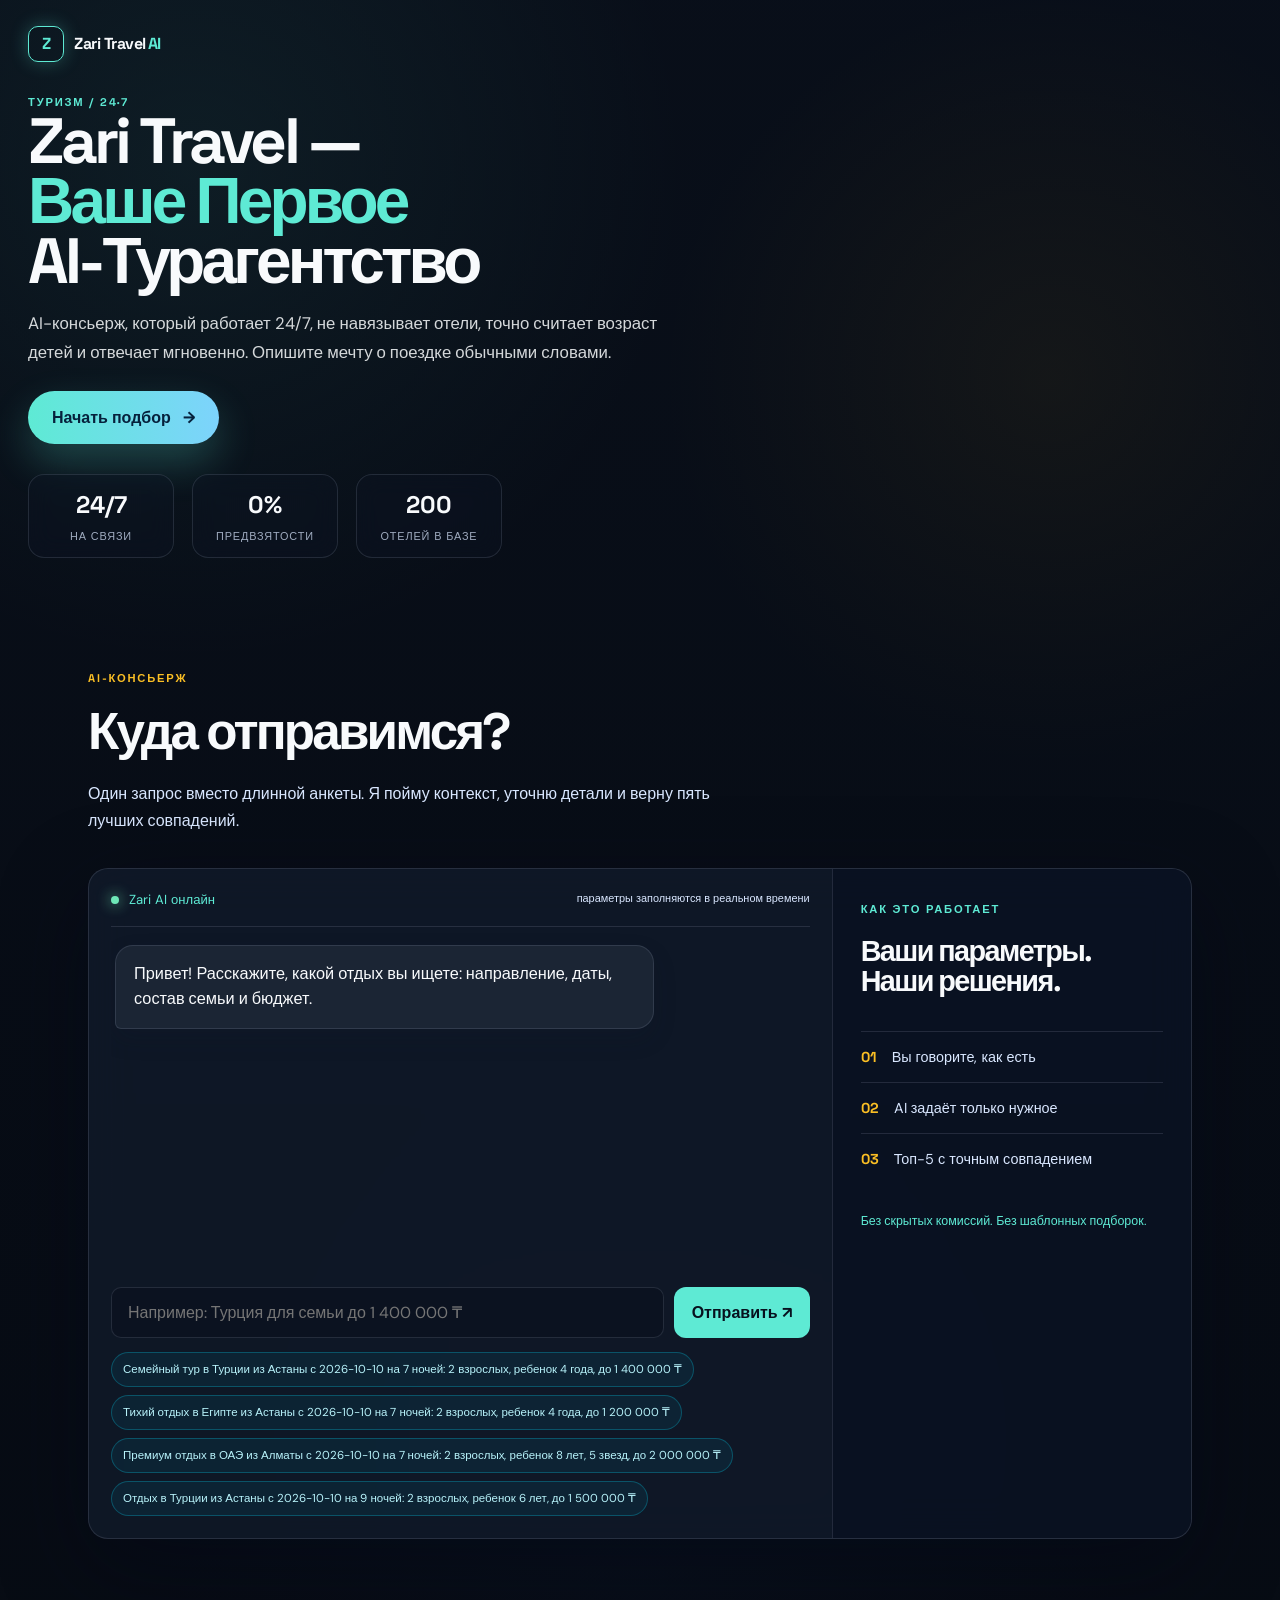
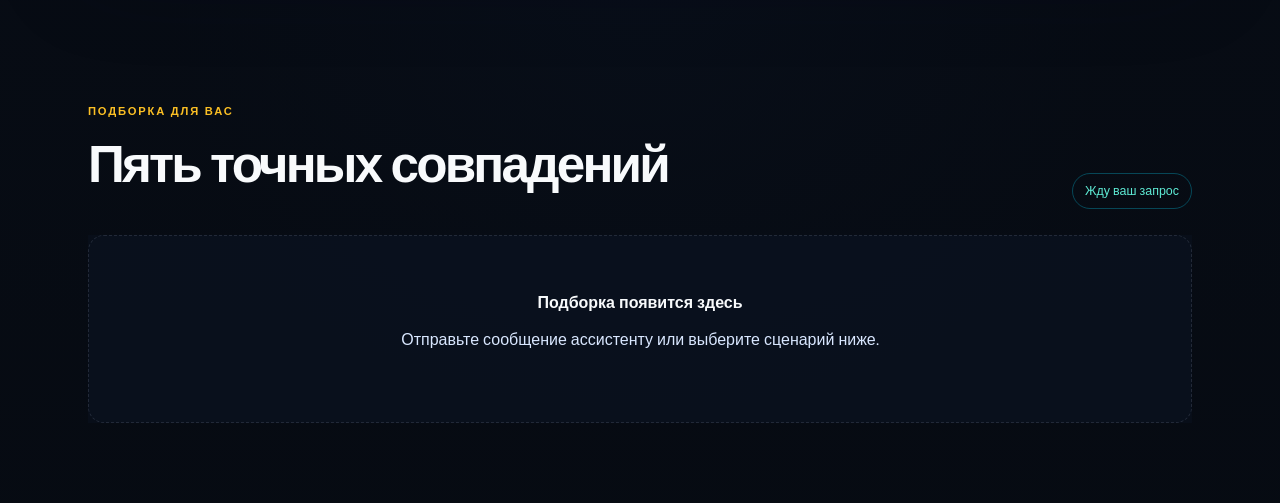
==== static/index.html @ e47f32d9 "Initial commit" ====
<!doctype html>
<html lang="ru">
<head>
  <meta charset="UTF-8">
  <meta name="viewport" content="width=device-width, initial-scale=1.0">
  <title>Zari Travel AI | Первое AI-турагентство</title>
  <link rel="preconnect" href="https://fonts.googleapis.com">
  <link rel="preconnect" href="https://fonts.gstatic.com" crossorigin>
  <link href="https://fonts.googleapis.com/css2?family=DM+Sans:wght@400;500;600;700&family=Space+Grotesk:wght@500;600;700&display=swap" rel="stylesheet">
  <link rel="stylesheet" href="/static/styles.css?v=20260915-4">
</head>
<body>
  <header class="site-header">
    <a class="brand" href="/"><span class="brand-symbol">Z</span><span>Zari Travel <b>AI</b></span></a>
  </header>
  <main>
    <section class="hero-section">
      <div class="hero-copy"><span class="eyebrow cyan">ТУРИЗМ / 24·7</span><h1>Zari Travel —<br><span>Ваше Первое</span><br>AI-Турагентство</h1><p>AI-консьерж, который работает 24/7, не навязывает отели, точно считает возраст детей и отвечает мгновенно. Опишите мечту о поездке обычными словами.</p><a class="primary-cta" href="#ai-chat-section">Начать подбор <span>→</span></a></div>
      <div class="hero-stats"><div><strong>24/7</strong><span>на связи</span></div><div><strong>0%</strong><span>предвзятости</span></div><div><strong id="hero-hotels-count">200</strong><span>отелей в базе</span></div></div>
    </section>
    <section id="ai-chat-section" class="ai-section">
      <div class="section-intro"><span class="eyebrow amber">AI-КОНСЬЕРЖ</span><h2>Куда отправимся?</h2><p>Один запрос вместо длинной анкеты. Я пойму контекст, уточню детали и верну пять лучших совпадений.</p></div>
      <div class="ai-workspace">
        <div class="chat-panel"><div class="panel-top"><span><i class="status-dot"></i> Zari AI онлайн</span><small>параметры заполняются в реальном времени</small></div><div id="agent-messages" class="agent-messages" aria-live="polite"><div class="agent-message assistant"><div class="bubble">Привет! Расскажите, какой отдых вы ищете: направление, даты, состав семьи и бюджет.</div></div></div><form id="search-form" class="chat-form"><input id="user-input" autocomplete="off" placeholder="Например: Турция для семьи до 1 400 000 ₸" aria-label="Сообщение AI-ассистенту"><button id="send-button" class="send-button" type="submit">Отправить <span>↗</span></button></form><div id="quick-prompts" class="quick-prompts" aria-label="Сезонные сценарии"></div></div>
        <aside class="logic-panel"><span class="eyebrow cyan">КАК ЭТО РАБОТАЕТ</span><h3>Ваши параметры.<br>Наши решения.</h3><div class="logic-step"><b>01</b><span>Вы говорите, как есть</span></div><div class="logic-step"><b>02</b><span>AI задаёт только нужное</span></div><div class="logic-step"><b>03</b><span>Топ-5 с точным совпадением</span></div><div class="logic-note">Без скрытых комиссий. Без шаблонных подборок.</div><button id="show-results-button" class="results-hint-button hidden" type="button">Показать варианты <span>↓</span></button></aside>
      </div>
    </section>
    <section class="results-section"><div class="results-heading"><div><span class="eyebrow amber">ПОДБОРКА ДЛЯ ВАС</span><h2>Пять точных совпадений</h2></div><span id="results-count" class="result-counter">Жду ваш запрос</span></div><div id="results" class="results-grid"><div class="empty-state"><strong>Подборка появится здесь</strong><p>Отправьте сообщение ассистенту или выберите сценарий ниже.</p></div></div></section>
  </main>

  <div id="room-detail-modal" class="overlay hidden" role="dialog" aria-modal="true" aria-label="Варианты номеров"><div id="room-detail-content" class="detail-drawer"></div></div>
  <div id="booking-modal" class="overlay hidden" role="dialog" aria-modal="true" aria-labelledby="booking-title"><div class="booking-modal"><button id="modal-close" class="close-button" type="button" aria-label="Закрыть">×</button><div id="booking-form-view"><span class="eyebrow amber">ЛИЧНЫЙ КОНСЬЕРЖ</span><h2 id="booking-title">Забронировать тур</h2><p id="booking-summary" class="booking-summary"></p><form id="booking-form"><label>ФИО<input id="guest-name" required placeholder="Анна Петрова"></label><label>WhatsApp номер<input id="guest-phone" required inputmode="tel" placeholder="+7 7XX XXX XX XX"></label><p id="booking-error" class="booking-error hidden"></p><button class="primary-cta full" type="submit">Отправить заявку в WhatsApp <span>↗</span></button></form></div><div id="booking-success" class="booking-success hidden"><div class="success-check">✓</div><h2>Заявка принята</h2><p>Ваш персональный менеджер свяжется с вами в течение 5 минут.</p><button id="success-close" class="secondary-cta" type="button">Закрыть</button></div></div></div>
  <script src="/static/app.js?v=20260915-2"></script>
</body>
</html>
---- static/styles.css ----
.results-hint{flex-direction:column;align-items:stretch;gap:10px;max-width:360px;padding:14px 16px}.results-hint span{line-height:1.45}.results-hint-button{align-self:flex-end;width:max-content;padding:10px 16px}
.logic-note + .results-hint-button{display:flex;align-items:center;justify-content:space-between;gap:28px;width:fit-content;min-width:190px;margin-top:24px;margin-left:auto;padding:14px 16px;border-radius:10px}.logic-note + .results-hint-button span{font-size:1rem}.logic-note + .results-hint-button.hidden{display:none}
.hero-section::before,.hero-section::after{display:none}.hero-section,.ai-section,.results-section{background:transparent}.hero-section{overflow:visible}body{background:linear-gradient(180deg,rgba(8,13,22,.22),rgba(6,10,17,.3)),url('https://images.unsplash.com/photo-1507525428034-b723cf961d3e?auto=format&fit=crop&w=2200&q=85') center top/cover fixed no-repeat,var(--bg)}body::before{display:none}body::after{display:none}.ai-workspace,.results-grid,.hotel-card,.empty-state{background-color:rgba(10,18,32,.5)}
:root{--bg:#0a1220;--bg-2:#0d1d2c;--panel:#111827;--panel-soft:rgba(19,29,45,.72);--line:rgba(148,163,184,.18);--white:#f8fafc;--muted:#d9e7ff;--cyan:#5eead4;--cyan-strong:#2dd4bf;--amber:#fbbf24;--amber-soft:#f59e0b;--green:#6ee7b7;--shadow:0 28px 90px rgba(2,6,23,.42)}*{box-sizing:border-box}html{scroll-behavior:smooth}body{position:relative;margin:0;min-height:100vh;overflow-x:hidden;background:linear-gradient(180deg,rgba(8,13,22,.68),rgba(6,10,17,.9)),radial-gradient(circle at 15% 8%,rgba(94,234,212,.22),transparent 22%),radial-gradient(circle at 82% 18%,rgba(251,191,36,.18),transparent 19%),radial-gradient(circle at 50% 75%,rgba(59,130,246,.14),transparent 28%),var(--bg);color:var(--white);font-family:'DM Sans',sans-serif}body::before{content:"";position:fixed;inset:0;background:linear-gradient(115deg,rgba(255,255,255,.08),rgba(255,255,255,0) 32%),url('https://images.unsplash.com/photo-1507525428034-b723cf961d3e?auto=format&fit=crop&w=1600&q=80') center/cover no-repeat;opacity:.18;filter:saturate(1.1) blur(1.1px);mix-blend-mode:screen;pointer-events:none}body::after{content:"";position:fixed;inset:0;background:linear-gradient(90deg,transparent 0%,rgba(255,255,255,.03) 48%,transparent 100%),linear-gradient(180deg,rgba(255,255,255,.02),rgba(255,255,255,0) 28%);opacity:.9;pointer-events:none}a{color:inherit;text-decoration:none}button,input{font:inherit}button{cursor:pointer}.site-header{position:relative;z-index:10;max-width:1400px;margin:0 auto;padding:28px 28px 0;display:flex;justify-content:space-between;align-items:center}.brand{display:inline-flex;align-items:center;gap:10px;white-space:nowrap;font-family:'Space Grotesk',sans-serif;font-weight:700;letter-spacing:-.03em;line-height:1}.brand b{color:var(--cyan)}.brand-symbol{display:grid;place-items:center;width:36px;height:36px;border:1px solid var(--cyan);color:var(--cyan);border-radius:10px;font-weight:700;box-shadow:0 0 18px rgba(94,234,212,.28);flex-shrink:0}.brand span:last-child{display:inline-flex;align-items:baseline;gap:2px}.primary-cta,.secondary-cta,.send-button{border:0;border-radius:12px;font-weight:700;transition:transform .2s,box-shadow .2s}.primary-cta:hover,.secondary-cta:hover,.send-button:hover{transform:translateY(-2px)}.hero-section{position:relative;min-height:540px;overflow:hidden;padding:36px 28px 64px;display:flex;flex-direction:column;align-items:center;justify-content:center;text-align:center}.hero-section::before,.hero-section::after{content:"";position:absolute;inset:auto;pointer-events:none;border-radius:50%;filter:blur(42px);opacity:.32}.hero-section::before{width:540px;height:540px;left:7%;top:120px;background:radial-gradient(circle,rgba(94,234,212,.36),transparent 62%)}.hero-section::after{width:620px;height:620px;right:8%;top:80px;background:radial-gradient(circle,rgba(251,191,36,.28),transparent 60%)}.hero-copy{position:relative;z-index:1;max-width:900px}.eyebrow{font-family:'Space Grotesk',sans-serif;font-size:.72rem;font-weight:700;letter-spacing:.16em}.eyebrow.cyan{color:var(--cyan)}.eyebrow.amber{color:var(--amber)}h1,h2,h3{font-family:'Space Grotesk',sans-serif;letter-spacing:-.055em}h1{font-size:clamp(3.2rem,7vw,6.9rem);line-height:.94;margin:22px 0 28px}h1 span{color:var(--cyan)}.hero-copy p{max-width:680px;margin:0 auto 32px;color:rgba(248,250,252,.82);font-size:clamp(1.02rem,1.8vw,1.15rem)}.primary-cta{display:inline-flex;align-items:center;gap:8px;padding:16px 22px;background:linear-gradient(135deg,var(--amber),#f59e0b);color:#111827;box-shadow:0 20px 34px rgba(245,158,11,.28)}.hero-stats{display:flex;gap:70px;margin-top:28px;position:relative;z-index:1}.hero-stats div{display:flex;flex-direction:column;align-items:center;gap:8px}.hero-stats strong{font-size:clamp(1.7rem,2vw,2.7rem);font-family:'Space Grotesk',sans-serif;color:var(--white)}.hero-stats span{font-size:.72rem;color:rgba(248,250,252,.72);letter-spacing:.14em;text-transform:uppercase}.results-hint{position:fixed;right:28px;bottom:28px;z-index:50;display:flex;align-items:center;justify-content:space-between;gap:16px;max-width:420px;padding:12px 16px;border:1px solid rgba(94,234,212,.28);background:linear-gradient(135deg,rgba(8,19,33,.95),rgba(15,23,42,.8));backdrop-filter:blur(10px);color:var(--white);border-radius:14px;box-shadow:0 20px 40px rgba(2,6,23,.42);animation:fadeIn .25s ease-out}.results-hint span{font-size:.92rem;color:rgba(248,250,252,.92)}.results-hint-button{padding:10px 14px;border-radius:10px;border:1px solid rgba(251,191,36,.45);background:rgba(251,191,36,.1);color:var(--amber);font-weight:700;box-shadow:0 8px 18px rgba(251,191,36,.12);white-space:nowrap}.results-hint-button:hover{background:rgba(251,191,36,.16)}@keyframes fadeIn{from{opacity:0;transform:translateY(8px)}to{opacity:1;transform:translateY(0)}}.hero-section{position:relative;min-height:720px;overflow:hidden;padding:180px 28px 110px;display:flex;flex-direction:column;align-items:center;text-align:center}.hero-copy{position:relative;z-index:1;max-width:850px}.eyebrow{font-family:'Space Grotesk',sans-serif;font-size:.7rem;font-weight:700;letter-spacing:.16em}.eyebrow.cyan{color:var(--cyan)}.eyebrow.amber{color:var(--amber)}h1,h2,h3{font-family:'Space Grotesk',sans-serif;letter-spacing:-.055em}h1{font-size:clamp(3.1rem,7vw,6.8rem);line-height:.94;margin:22px 0 28px}h1 span{color:var(--cyan)}.hero-copy p{max-width:650px;margin:0 auto 32px;color:var(--muted);font-size:1.08rem;line-height:1.7}.primary-cta{display:inline-flex;gap:18px;align-items:center;padding:15px 20px;background:var(--amber);color:#111827;box-shadow:0 12px 35px rgba(245,158,11,.2)}.hero-stats{display:flex;gap:70px;margin-top:90px;position:relative;z-index:1}.hero-stats div{display:flex;flex-direction:column;gap:5px}.hero-stats strong{font:700 1.7rem 'Space Grotesk';color:var(--white)}.hero-stats span{font-size:.72rem;color:var(--muted);text-transform:uppercase;letter-spacing:.12em}.hero-orbit{position:absolute;border:1px solid rgba(6,182,212,.18);border-radius:50%;width:600px;height:600px}.orbit-one{top:100px;left:-300px}.orbit-two{right:-370px;bottom:-250px;border-color:rgba(245,158,11,.15)}.ai-section,.results-section{max-width:1160px;margin:auto;padding:80px 28px}.section-intro{max-width:650px;margin-bottom:34px}.section-intro h2,.results-heading h2{font-size:clamp(2rem,4vw,3.5rem);margin:12px 0}.section-intro p{color:var(--muted);line-height:1.7}.ai-workspace{display:grid;grid-template-columns:minmax(0,1.55fr) minmax(260px,.75fr);border:1px solid var(--line);border-radius:20px;overflow:hidden;background:var(--panel-soft);backdrop-filter:blur(22px);box-shadow:var(--shadow)}.chat-panel{min-width:0;padding:22px}.panel-top{display:flex;justify-content:space-between;gap:12px;padding-bottom:18px;border-bottom:1px solid var(--line);color:var(--cyan);font-size:.82rem}.panel-top small{color:var(--muted)}.status-dot{display:inline-block;width:8px;height:8px;background:var(--green);border-radius:50%;box-shadow:0 0 14px var(--green);margin-right:6px}.agent-messages{height:360px;overflow:auto;padding:18px 4px 20px;display:flex;flex-direction:column;gap:12px}.agent-message{display:flex;width:100%;margin-bottom:2px}.agent-message.user{justify-content:flex-end}.bubble{max-width:78%;padding:16px 18px;border-radius:18px;line-height:1.52;font-size:1.02rem;word-break:break-word;box-shadow:0 10px 22px rgba(15,23,42,.18)}.assistant .bubble{background:rgba(148,163,184,.1);border:1px solid var(--line);color:var(--white);border-radius:18px 18px 18px 6px}.user .bubble{background:linear-gradient(135deg,#86f3e0,#71d9c4);color:#07111e;border-radius:18px 18px 6px 18px;box-shadow:0 12px 30px rgba(38,197,178,.22)}.chat-form{display:flex;gap:10px}.chat-form input{min-width:0;flex:1;padding:14px 16px;background:#0b1220;color:var(--white);border:1px solid var(--line);border-radius:10px;outline:0}.chat-form input:focus{border-color:var(--cyan);box-shadow:0 0 0 3px rgba(6,182,212,.12)}.send-button{padding:0 18px;background:var(--cyan);color:#07111e}.quick-prompts{display:flex;gap:8px;flex-wrap:wrap;margin-top:14px}.prompt-chip{padding:9px 11px;border:1px solid rgba(6,182,212,.32);border-radius:999px;background:rgba(6,182,212,.08);color:#b8f3fb;font-size:.72rem;text-align:left}.prompt-chip:hover{background:rgba(6,182,212,.18)}.logic-panel{padding:28px;background:rgba(2,6,23,.35);border-left:1px solid var(--line)}.logic-panel h3{font-size:1.8rem;line-height:1.05;margin:18px 0 35px}.logic-step{display:flex;gap:15px;align-items:center;border-top:1px solid var(--line);padding:16px 0;color:var(--muted);font-size:.9rem}.logic-step b{color:var(--amber);font-family:'Space Grotesk'}.logic-note{margin-top:28px;color:var(--cyan);font-size:.78rem;line-height:1.5}.results-heading{display:flex;justify-content:space-between;align-items:end;gap:20px;margin-bottom:26px}.result-counter{color:var(--cyan);font-size:.78rem;border:1px solid rgba(6,182,212,.35);border-radius:999px;padding:9px 12px}.results-grid{display:grid;grid-template-columns:repeat(2,minmax(0,1fr));gap:18px}.hotel-card{overflow:hidden;border:1px solid var(--line);border-radius:16px;background:rgba(17,24,39,.8);backdrop-filter:blur(18px);animation:rise .45s both;animation-delay:var(--delay);box-shadow:0 12px 45px rgba(0,0,0,.18)}@keyframes rise{from{opacity:0;transform:translateY(16px)}to{opacity:1;transform:none}}.hotel-card-image{height:210px;position:relative}.hotel-card-image img{width:100%;height:100%;object-fit:cover}.hotel-card-image:after{content:'';position:absolute;inset:0;background:linear-gradient(0deg,rgba(11,15,25,.76),transparent 55%)}.hotel-badge,.match-badge{position:absolute;z-index:1;top:13px;padding:7px 9px;border-radius:7px;font-size:.7rem;font-weight:700}.hotel-badge{left:13px;background:var(--amber);color:#111827}.match-badge{right:13px;background:rgba(11,15,25,.7);color:#a5f3fc;border:1px solid rgba(6,182,212,.35)}.hotel-card-body{padding:18px}.hotel-card-heading{display:flex;justify-content:space-between;gap:14px}.hotel-card h3{margin:0;font-size:1.25rem;letter-spacing:-.03em}.hotel-card p{margin:7px 0 0;color:var(--muted);font-size:.78rem}.rating-badge{white-space:nowrap;color:#111827;background:var(--amber);height:max-content;border-radius:6px;padding:6px 8px;font-weight:700;font-size:.8rem}.hotel-meta{display:flex;justify-content:space-between;align-items:center;margin:21px 0 15px}.hotel-meta span{font:700 1.3rem 'Space Grotesk'}.hotel-meta small{color:var(--green)}.room-button{width:100%;padding:12px;background:transparent;color:var(--cyan);border:1px solid rgba(6,182,212,.4);border-radius:9px;font-weight:700;text-align:left;display:flex;justify-content:space-between}.room-button:hover{background:rgba(6,182,212,.1)}.empty-state{grid-column:1/-1;border:1px dashed var(--line);border-radius:16px;padding:56px;text-align:center;color:var(--muted)}.empty-state strong{color:var(--white);display:block;margin-bottom:8px}.overlay{position:fixed;z-index:100;inset:0;display:flex;align-items:center;justify-content:center;padding:20px;background:rgba(0,0,0,.72);backdrop-filter:blur(14px)}.overlay.hidden{display:none}.detail-drawer{width:min(980px,100%);max-height:calc(100vh - 40px);overflow:auto;border:1px solid var(--line);border-radius:18px;background:#101827;box-shadow:var(--shadow);padding:26px}.detail-head{display:flex;justify-content:space-between;gap:20px;align-items:start;margin-bottom:22px}.detail-head h2,.booking-modal h2{font-size:2rem;margin:8px 0}.detail-head p,.detail-summary,.booking-summary{color:var(--muted);line-height:1.55}.close-button,.icon-button{border:0;background:rgba(148,163,184,.1);color:var(--white);border-radius:8px;width:38px;height:38px;font-size:1.5rem}.detail-layout{display:grid;grid-template-columns:1fr 1fr;gap:24px}.room-gallery>img{height:300px;width:100%;object-fit:cover;border-radius:12px}.gallery-thumbs{display:grid;grid-template-columns:repeat(5,1fr);gap:6px;margin-top:7px}.gallery-thumb{height:50px;padding:0;border:2px solid transparent;border-radius:6px;overflow:hidden;background:transparent}.gallery-thumb.active{border-color:var(--cyan)}.gallery-thumb img{width:100%;height:100%;object-fit:cover}.room-list{display:flex;flex-direction:column;gap:8px}.room-option{display:flex;justify-content:space-between;align-items:center;width:100%;text-align:left;padding:13px;border:1px solid var(--line);border-radius:9px;color:var(--white);background:rgba(148,163,184,.05)}.room-option.selected{border-color:var(--cyan);background:rgba(6,182,212,.1)}.room-option.unavailable{opacity:.4}.room-option span{display:flex;flex-direction:column;gap:4px}.room-option small{color:var(--muted)}.room-option b{color:var(--amber)}.detail-footer{display:flex;justify-content:space-between;align-items:center;gap:16px;border-top:1px solid var(--line);margin-top:24px;padding-top:20px}.detail-footer div{display:flex;flex-direction:column;gap:4px}.detail-footer small{color:var(--muted)}.detail-footer strong{font:700 1.4rem 'Space Grotesk'}.booking-modal{position:relative;width:min(510px,100%);background:#101827;border:1px solid var(--line);border-radius:18px;padding:30px;box-shadow:var(--shadow)}.booking-modal .close-button{position:absolute;right:18px;top:18px}.booking-modal form{display:flex;flex-direction:column;gap:15px;margin-top:22px}.booking-modal label{display:flex;flex-direction:column;gap:7px;color:var(--muted);font-size:.82rem}.booking-modal input{padding:13px;background:#0b1220;color:var(--white);border:1px solid var(--line);border-radius:8px;outline:0}.booking-modal input:focus{border-color:var(--cyan)}.booking-summary{padding:12px;background:rgba(6,182,212,.08);border-radius:8px}.full{width:100%;justify-content:center}.booking-error{color:#fca5a5;font-size:.8rem}.booking-success{text-align:center;padding:35px 0}.success-check{display:grid;place-items:center;width:70px;height:70px;margin:auto;border-radius:50%;background:rgba(52,211,153,.16);border:1px solid var(--green);color:var(--green);font-size:2.5rem}.booking-success p{color:var(--muted);line-height:1.6}.hidden{display:none!important}.secondary-cta{padding:12px 18px;background:rgba(148,163,184,.12);color:var(--white);border:1px solid var(--line)}
 .room-tags{display:flex;flex-wrap:wrap;gap:4px;margin-top:3px}.room-tag{font-size:.64rem;padding:3px 5px;border-radius:4px}.room-tag.included{color:#86efac;background:rgba(52,211,153,.1)}.room-tag.excluded{color:#fda4af;background:rgba(244,63,94,.1)}.room-vip{color:var(--amber)!important;margin-top:3px}@media(max-width:760px){.site-header{padding:18px}.header-cta{font-size:.72rem;padding:10px}.hero-section{min-height:700px;padding:140px 18px 70px}.hero-stats{gap:25px;margin-top:65px}.hero-stats strong{font-size:1.3rem}.hero-stats span{font-size:.58rem}.ai-section,.results-section{padding:60px 18px}.ai-workspace,.detail-layout{grid-template-columns:1fr}.logic-panel{border-left:0;border-top:1px solid var(--line)}.results-grid{grid-template-columns:1fr}.results-heading{align-items:start;flex-direction:column}.chat-form{flex-direction:column}.send-button{padding:13px}.panel-top{flex-direction:column}.detail-drawer{padding:18px}.room-gallery>img{height:220px}.hotel-card-image{height:185px}}


.site-header{padding:26px 28px 0}.brand{display:inline-flex;align-items:center;gap:10px;white-space:nowrap;position:relative;z-index:2}.brand span:last-child{display:inline-flex;align-items:center}.brand b{color:var(--cyan)}.brand-symbol{display:grid;place-items:center;width:36px;height:36px;border:1px solid var(--cyan);color:var(--cyan);border-radius:10px;font-weight:700;box-shadow:0 0 18px rgba(94,234,212,.28);flex-shrink:0}.hero-section{position:relative;min-height:420px;padding:18px 28px 28px;display:flex;flex-direction:column;align-items:flex-start;justify-content:flex-start;text-align:left;gap:20px}.hero-copy{position:relative;z-index:2;max-width:760px;margin-top:10px}.hero-copy h1{margin:0 0 18px;font-size:clamp(2.9rem,5vw,5.4rem);line-height:.94;letter-spacing:-.06em}.hero-copy p{max-width:640px;margin:0 0 24px;font-size:1.05rem;line-height:1.7;color:rgba(248,250,252,.85)}.primary-cta{display:inline-flex;align-items:center;gap:12px;padding:16px 24px;border-radius:999px;background:linear-gradient(90deg,#5eead4,#7dd3fc);color:#06213c;font-weight:800;box-shadow:0 18px 40px rgba(94,234,212,.24)}.hero-stats{position:relative;z-index:2;display:flex;flex-wrap:wrap;justify-content:flex-start;align-items:center;gap:18px;margin-top:10px}.hero-stats>div{min-width:146px;padding:14px 16px;border:1px solid var(--line);border-radius:16px;background:rgba(15,23,42,.28);backdrop-filter:blur(12px)}.hero-stats strong{display:block;margin-bottom:4px;font-size:1.5rem}.hero-stats span{font-size:.68rem;letter-spacing:.08em;text-transform:uppercase;color:rgba(217,231,255,.72)}@media(max-width:760px){.site-header{padding:18px 18px 0}.brand span:last-child{font-size:.95rem}.hero-section{min-height:auto;padding:18px 18px 18px;gap:18px}.hero-copy{margin-top:4px}.hero-copy h1{font-size:2.6rem}.hero-copy p{font-size:.98rem}.hero-stats{gap:12px}.hero-stats>div{min-width:110px;padding:12px 14px}.hero-stats strong{font-size:1.2rem}}
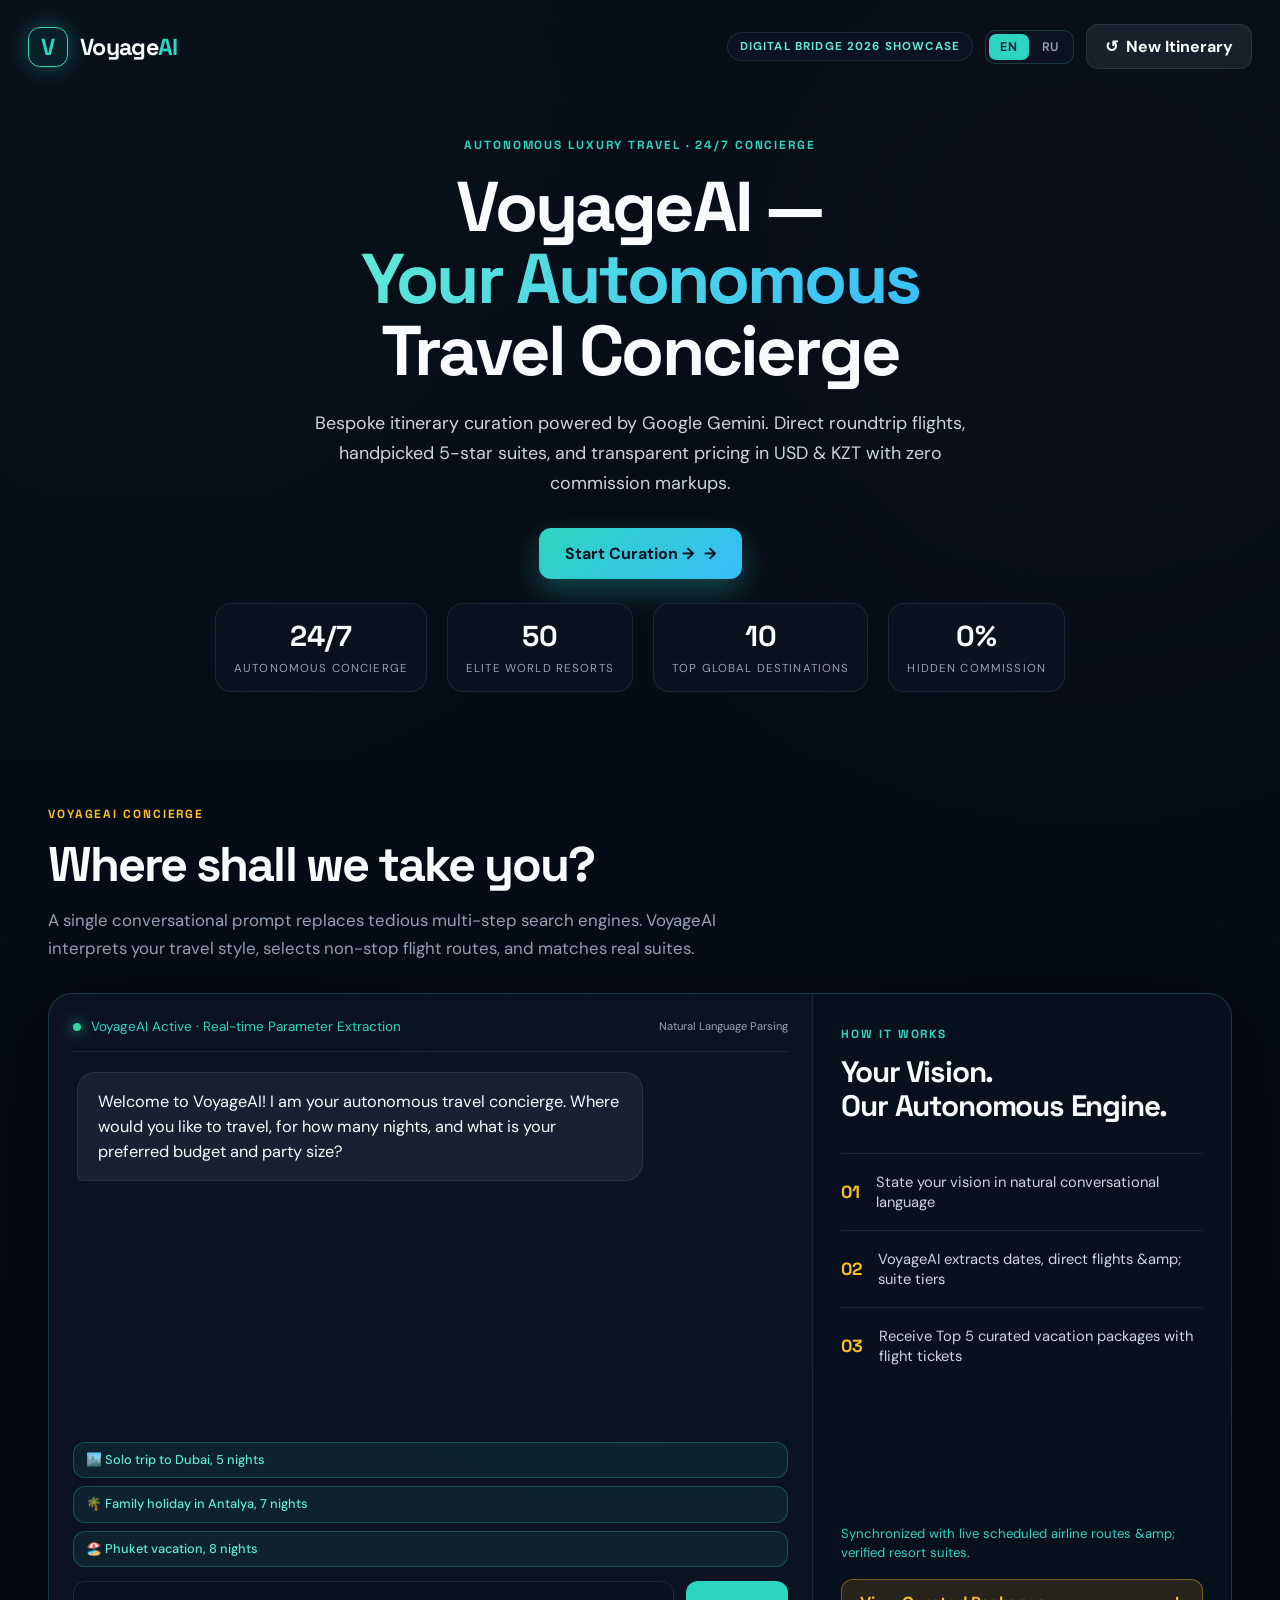
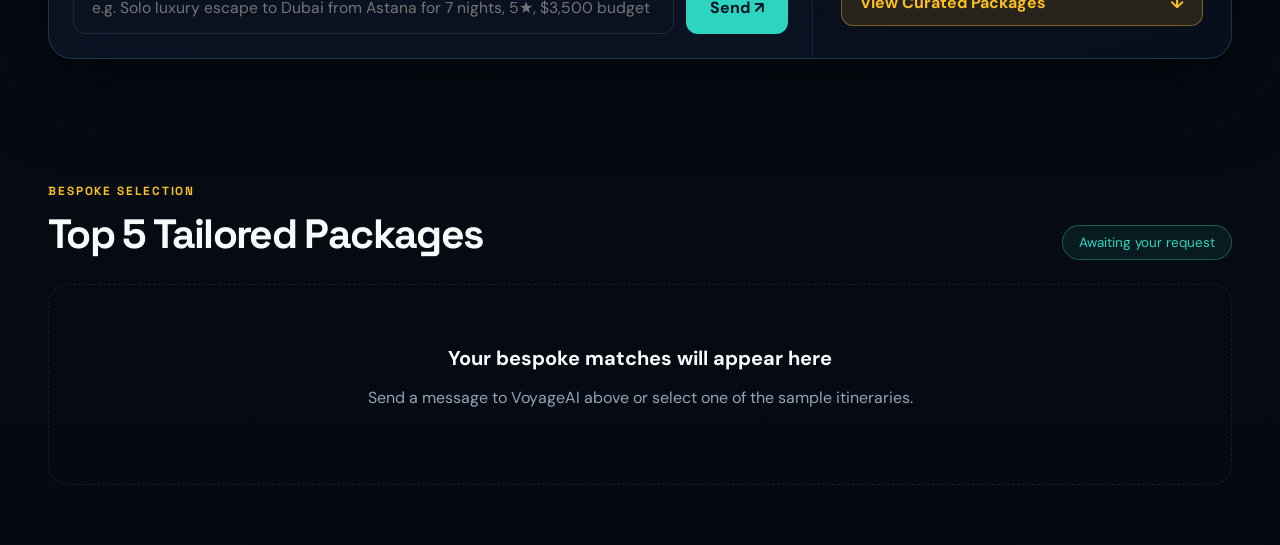
==== commit 242a8378: "feat: submit final MVP for Digital Bridge 2026" ====
--- a/static/index.html
+++ b/static/index.html
@@ -1,35 +1,177 @@
 <!doctype html>
-<html lang="ru">
+<html lang="en">
 <head>
   <meta charset="UTF-8">
   <meta name="viewport" content="width=device-width, initial-scale=1.0">
-  <title>Zari Travel AI | Первое AI-турагентство</title>
+  <title>VoyageAI | Autonomous AI Travel Concierge</title>
   <link rel="preconnect" href="https://fonts.googleapis.com">
   <link rel="preconnect" href="https://fonts.gstatic.com" crossorigin>
-  <link href="https://fonts.googleapis.com/css2?family=DM+Sans:wght@400;500;600;700&family=Space+Grotesk:wght@500;600;700&display=swap" rel="stylesheet">
-  <link rel="stylesheet" href="/static/styles.css?v=20260915-4">
+  <link href="https://fonts.googleapis.com/css2?family=DM+Sans:wght@400;500;600;700&family=Space+Grotesk:wght@500;600;700;800&display=swap" rel="stylesheet">
+  <link rel="stylesheet" href="/static/styles.css?v=20260923-1">
 </head>
 <body>
   <header class="site-header">
-    <a class="brand" href="/"><span class="brand-symbol">Z</span><span>Zari Travel <b>AI</b></span></a>
+    <a class="brand" href="/">
+      <span class="brand-symbol">V</span>
+      <span>Voyage<b>AI</b></span>
+    </a>
+    <div class="header-badges">
+      <span class="tag-badge" data-i18n="tag_showcase">Digital Bridge 2026 Showcase</span>
+      <div class="lang-switcher" id="lang-switcher">
+        <button class="lang-btn active" data-lang="EN">EN</button>
+        <button class="lang-btn" data-lang="RU">RU</button>
+      </div>
+      <button id="reset-session-button" class="secondary-cta" type="button" title="Start a fresh travel query">
+        <span>↺</span> <span data-i18n="new_itinerary">New Itinerary</span>
+      </button>
+    </div>
   </header>
+
   <main>
     <section class="hero-section">
-      <div class="hero-copy"><span class="eyebrow cyan">ТУРИЗМ / 24·7</span><h1>Zari Travel —<br><span>Ваше Первое</span><br>AI-Турагентство</h1><p>AI-консьерж, который работает 24/7, не навязывает отели, точно считает возраст детей и отвечает мгновенно. Опишите мечту о поездке обычными словами.</p><a class="primary-cta" href="#ai-chat-section">Начать подбор <span>→</span></a></div>
-      <div class="hero-stats"><div><strong>24/7</strong><span>на связи</span></div><div><strong>0%</strong><span>предвзятости</span></div><div><strong id="hero-hotels-count">200</strong><span>отелей в базе</span></div></div>
-    </section>
-    <section id="ai-chat-section" class="ai-section">
-      <div class="section-intro"><span class="eyebrow amber">AI-КОНСЬЕРЖ</span><h2>Куда отправимся?</h2><p>Один запрос вместо длинной анкеты. Я пойму контекст, уточню детали и верну пять лучших совпадений.</p></div>
-      <div class="ai-workspace">
-        <div class="chat-panel"><div class="panel-top"><span><i class="status-dot"></i> Zari AI онлайн</span><small>параметры заполняются в реальном времени</small></div><div id="agent-messages" class="agent-messages" aria-live="polite"><div class="agent-message assistant"><div class="bubble">Привет! Расскажите, какой отдых вы ищете: направление, даты, состав семьи и бюджет.</div></div></div><form id="search-form" class="chat-form"><input id="user-input" autocomplete="off" placeholder="Например: Турция для семьи до 1 400 000 ₸" aria-label="Сообщение AI-ассистенту"><button id="send-button" class="send-button" type="submit">Отправить <span>↗</span></button></form><div id="quick-prompts" class="quick-prompts" aria-label="Сезонные сценарии"></div></div>
-        <aside class="logic-panel"><span class="eyebrow cyan">КАК ЭТО РАБОТАЕТ</span><h3>Ваши параметры.<br>Наши решения.</h3><div class="logic-step"><b>01</b><span>Вы говорите, как есть</span></div><div class="logic-step"><b>02</b><span>AI задаёт только нужное</span></div><div class="logic-step"><b>03</b><span>Топ-5 с точным совпадением</span></div><div class="logic-note">Без скрытых комиссий. Без шаблонных подборок.</div><button id="show-results-button" class="results-hint-button hidden" type="button">Показать варианты <span>↓</span></button></aside>
+      <div class="hero-copy">
+        <span class="eyebrow cyan" data-i18n="hero_eyebrow">AUTONOMOUS LUXURY TRAVEL · 24/7 CONCIERGE</span>
+        <h1 data-i18n="hero_title">VoyageAI —<br><span>Your Autonomous</span><br>Travel Concierge</h1>
+        <p data-i18n="hero_desc">Bespoke itinerary curation powered by Google Gemini. Direct roundtrip flights, handpicked 5-star suites, and transparent pricing in USD & KZT with zero commission markups.</p>
+        <a class="primary-cta" href="#ai-chat-section"><span data-i18n="hero_cta">Start Curation</span> <span>→</span></a>
+      </div>
+      <div class="hero-stats">
+        <div><strong>24/7</strong><span data-i18n="stat_concierge">Autonomous Concierge</span></div>
+        <div><strong>50</strong><span data-i18n="stat_resorts">Elite World Resorts</span></div>
+        <div><strong>10</strong><span data-i18n="stat_destinations">Top Global Destinations</span></div>
+        <div><strong>0%</strong><span data-i18n="stat_commission">Hidden Commission</span></div>
       </div>
     </section>
-    <section class="results-section"><div class="results-heading"><div><span class="eyebrow amber">ПОДБОРКА ДЛЯ ВАС</span><h2>Пять точных совпадений</h2></div><span id="results-count" class="result-counter">Жду ваш запрос</span></div><div id="results" class="results-grid"><div class="empty-state"><strong>Подборка появится здесь</strong><p>Отправьте сообщение ассистенту или выберите сценарий ниже.</p></div></div></section>
+
+    <section id="ai-chat-section" class="ai-section">
+      <div class="section-intro">
+        <span class="eyebrow amber" data-i18n="section_intro_eyebrow">VOYAGEAI CONCIERGE</span>
+        <h2 data-i18n="section_intro_title">Where shall we take you?</h2>
+        <p data-i18n="section_intro_desc">A single conversational prompt replaces tedious multi-step search engines. VoyageAI interprets your travel style, selects non-stop flight routes, and matches real suites.</p>
+      </div>
+
+      <div class="ai-workspace">
+        <div class="chat-panel">
+          <div class="panel-top">
+            <span><i class="status-dot"></i> <span data-i18n="panel_status">VoyageAI Active · Real-time Parameter Extraction</span></span>
+            <small data-i18n="panel_sub">Natural Language Parsing</small>
+          </div>
+          <div id="agent-messages" class="agent-messages" aria-live="polite">
+            <div class="agent-message assistant">
+              <div class="bubble" data-i18n="welcome_msg">
+                Welcome to VoyageAI! I am your autonomous travel concierge. Where would you like to travel, for how many nights, and what is your preferred budget and party size?
+              </div>
+            </div>
+          </div>
+          <!-- Demo Quick-Launch Chips -->
+          <div class="demo-chips" id="demo-chips">
+            <button class="demo-chip" type="button" data-i18n-chip="chip_dubai"
+              data-query-ru="Соло-поездка в Дубай из Астаны с 20 октября на 5 ночей, 1 взрослый, бюджет $2 500"
+              data-query-en="Solo luxury trip to Dubai from Astana departing Oct 20 for 5 nights: 1 adult, $2,500 budget">
+              🏙️ Solo trip to Dubai, 5 nights
+            </button>
+            <button class="demo-chip" type="button" data-i18n-chip="chip_antalya"
+              data-query-ru="Семейный отдых в Анталье из Астаны с 14 октября на 7 ночей: 2 взрослых, 1 ребёнок (6 лет), бюджет $2 800"
+              data-query-en="Family holiday in Antalya from Astana departing Oct 14 for 7 nights: 2 adults, 1 child (age 6), $2,800 budget">
+              🌴 Family holiday in Antalya, 7 nights
+            </button>
+            <button class="demo-chip" type="button" data-i18n-chip="chip_phuket"
+              data-query-ru="Отдых на Пхукете из Алматы с 10 ноября на 8 ночей: 2 взрослых, бюджет 1 800 000 ₸"
+              data-query-en="Phuket vacation from Almaty departing Nov 10 for 8 nights: 2 adults, $2,200 budget">
+              🏖️ Phuket vacation, 8 nights
+            </button>
+          </div>
+
+          <form id="search-form" class="chat-form">
+            <input id="user-input" autocomplete="off" placeholder="e.g. Solo luxury escape to Dubai from Astana for 7 nights, 5★, $3,500 budget" data-i18n-placeholder="input_placeholder" aria-label="Message VoyageAI Concierge">
+            <button id="send-button" class="send-button" type="submit" data-i18n="send_btn">Send <span>↗</span></button>
+          </form>
+        </div>
+
+        <aside class="logic-panel">
+          <span class="eyebrow cyan" data-i18n="how_label">HOW IT WORKS</span>
+          <h3 data-i18n="how_title">Your Vision.<br>Our Autonomous Engine.</h3>
+          <div class="logic-step">
+            <b>01</b>
+            <span data-i18n="how_step1">State your vision in natural conversational language</span>
+          </div>
+          <div class="logic-step">
+            <b>02</b>
+            <span data-i18n="how_step2">VoyageAI extracts dates, direct flights &amp; suite tiers</span>
+          </div>
+          <div class="logic-step">
+            <b>03</b>
+            <span data-i18n="how_step3">Receive Top 5 curated vacation packages with flight tickets</span>
+          </div>
+          <div class="logic-note" data-i18n="how_note">
+            Synchronized with live scheduled airline routes &amp; verified resort suites.
+          </div>
+          <button id="show-results-button" class="results-hint-button" type="button">
+            <span data-i18n="how_cta">View Curated Packages</span> <span>↓</span>
+          </button>
+        </aside>
+      </div>
+    </section>
+
+    <section class="results-section">
+      <div class="results-heading">
+        <div>
+          <span class="eyebrow amber" data-i18n="bespoke_label">BESPOKE SELECTION</span>
+          <h2 data-i18n="top5_heading">Top 5 Tailored Packages</h2>
+        </div>
+        <span id="results-count" class="result-counter" data-i18n-default="awaiting">Awaiting your request</span>
+      </div>
+
+      <!-- Simulated Flight Summary Ticket -->
+      <div id="flight-summary-container"></div>
+
+      <!-- Hotel Cards Grid -->
+      <div id="results" class="results-grid">
+        <div class="empty-state">
+          <strong data-i18n="empty_heading">Your bespoke matches will appear here</strong>
+          <p data-i18n="empty_sub">Send a message to VoyageAI above or select one of the sample itineraries.</p>
+        </div>
+      </div>
+    </section>
   </main>
 
-  <div id="room-detail-modal" class="overlay hidden" role="dialog" aria-modal="true" aria-label="Варианты номеров"><div id="room-detail-content" class="detail-drawer"></div></div>
-  <div id="booking-modal" class="overlay hidden" role="dialog" aria-modal="true" aria-labelledby="booking-title"><div class="booking-modal"><button id="modal-close" class="close-button" type="button" aria-label="Закрыть">×</button><div id="booking-form-view"><span class="eyebrow amber">ЛИЧНЫЙ КОНСЬЕРЖ</span><h2 id="booking-title">Забронировать тур</h2><p id="booking-summary" class="booking-summary"></p><form id="booking-form"><label>ФИО<input id="guest-name" required placeholder="Анна Петрова"></label><label>WhatsApp номер<input id="guest-phone" required inputmode="tel" placeholder="+7 7XX XXX XX XX"></label><p id="booking-error" class="booking-error hidden"></p><button class="primary-cta full" type="submit">Отправить заявку в WhatsApp <span>↗</span></button></form></div><div id="booking-success" class="booking-success hidden"><div class="success-check">✓</div><h2>Заявка принята</h2><p>Ваш персональный менеджер свяжется с вами в течение 5 минут.</p><button id="success-close" class="secondary-cta" type="button">Закрыть</button></div></div></div>
-  <script src="/static/app.js?v=20260915-2"></script>
+  <!-- Hotel & Suite Details Modal -->
+  <div id="hotel-modal" class="overlay hidden" role="dialog" aria-modal="true" aria-label="Hotel Details">
+    <div id="hotel-modal-content" class="detail-drawer modal-content modal-card"></div>
+  </div>
+
+  <!-- VIP Booking Modal -->
+  <div id="booking-modal" class="overlay hidden" role="dialog" aria-modal="true" aria-labelledby="booking-title">
+    <div class="booking-modal">
+      <button id="modal-close" class="close-button" type="button" aria-label="Close">×</button>
+      <div id="booking-form-view">
+        <span class="eyebrow amber" data-i18n="booking_eyebrow">VOYAGEAI VIP RESERVATION</span>
+        <h2 id="booking-title" style="margin-top:6px" data-i18n="booking_title">Confirm Itinerary</h2>
+        <div id="booking-summary" class="booking-summary"></div>
+        <form id="booking-form">
+          <label>
+            <span data-i18n="booking_label_name">Primary Guest Full Name</span>
+            <input id="guest-name" required placeholder="Alexander Vance" data-i18n-placeholder="booking_name_placeholder">
+          </label>
+          <label>
+            <span data-i18n="booking_label_phone">WhatsApp / Mobile Phone (with country code)</span>
+            <input id="guest-phone" required inputmode="tel" placeholder="+7 777 123 45 67">
+          </label>
+          <p id="booking-error" class="booking-error hidden" style="color:#f87171;font-size:0.8rem"></p>
+          <button class="primary-cta full" type="submit" style="width:100%;justify-content:center;margin-top:8px">
+            <span data-i18n="booking_cta">Confirm Reservation with Concierge</span> <span>↗</span>
+          </button>
+        </form>
+      </div>
+      <div id="booking-success" class="booking-success hidden">
+        <div class="success-check">✓</div>
+        <h2 data-i18n="booking_success_title">Reservation Request Received</h2>
+        <p style="color:var(--muted-light);margin:12px 0 20px" data-i18n="booking_success_desc">Your dedicated VoyageAI Concierge Officer will contact you within 5 minutes via WhatsApp to finalize your luxury flight and suite booking.</p>
+        <button id="success-close" class="secondary-cta" type="button" data-i18n="booking_success_close">Close Window</button>
+      </div>
+    </div>
+  </div>
+
+  <script src="/static/app.js?v=20260923-5"></script>
 </body>
 </html>
--- a/static/styles.css
+++ b/static/styles.css
@@ -1,8 +1,1542 @@
-.results-hint{flex-direction:column;align-items:stretch;gap:10px;max-width:360px;padding:14px 16px}.results-hint span{line-height:1.45}.results-hint-button{align-self:flex-end;width:max-content;padding:10px 16px}
-.logic-note + .results-hint-button{display:flex;align-items:center;justify-content:space-between;gap:28px;width:fit-content;min-width:190px;margin-top:24px;margin-left:auto;padding:14px 16px;border-radius:10px}.logic-note + .results-hint-button span{font-size:1rem}.logic-note + .results-hint-button.hidden{display:none}
-.hero-section::before,.hero-section::after{display:none}.hero-section,.ai-section,.results-section{background:transparent}.hero-section{overflow:visible}body{background:linear-gradient(180deg,rgba(8,13,22,.22),rgba(6,10,17,.3)),url('https://images.unsplash.com/photo-1507525428034-b723cf961d3e?auto=format&fit=crop&w=2200&q=85') center top/cover fixed no-repeat,var(--bg)}body::before{display:none}body::after{display:none}.ai-workspace,.results-grid,.hotel-card,.empty-state{background-color:rgba(10,18,32,.5)}
-:root{--bg:#0a1220;--bg-2:#0d1d2c;--panel:#111827;--panel-soft:rgba(19,29,45,.72);--line:rgba(148,163,184,.18);--white:#f8fafc;--muted:#d9e7ff;--cyan:#5eead4;--cyan-strong:#2dd4bf;--amber:#fbbf24;--amber-soft:#f59e0b;--green:#6ee7b7;--shadow:0 28px 90px rgba(2,6,23,.42)}*{box-sizing:border-box}html{scroll-behavior:smooth}body{position:relative;margin:0;min-height:100vh;overflow-x:hidden;background:linear-gradient(180deg,rgba(8,13,22,.68),rgba(6,10,17,.9)),radial-gradient(circle at 15% 8%,rgba(94,234,212,.22),transparent 22%),radial-gradient(circle at 82% 18%,rgba(251,191,36,.18),transparent 19%),radial-gradient(circle at 50% 75%,rgba(59,130,246,.14),transparent 28%),var(--bg);color:var(--white);font-family:'DM Sans',sans-serif}body::before{content:"";position:fixed;inset:0;background:linear-gradient(115deg,rgba(255,255,255,.08),rgba(255,255,255,0) 32%),url('https://images.unsplash.com/photo-1507525428034-b723cf961d3e?auto=format&fit=crop&w=1600&q=80') center/cover no-repeat;opacity:.18;filter:saturate(1.1) blur(1.1px);mix-blend-mode:screen;pointer-events:none}body::after{content:"";position:fixed;inset:0;background:linear-gradient(90deg,transparent 0%,rgba(255,255,255,.03) 48%,transparent 100%),linear-gradient(180deg,rgba(255,255,255,.02),rgba(255,255,255,0) 28%);opacity:.9;pointer-events:none}a{color:inherit;text-decoration:none}button,input{font:inherit}button{cursor:pointer}.site-header{position:relative;z-index:10;max-width:1400px;margin:0 auto;padding:28px 28px 0;display:flex;justify-content:space-between;align-items:center}.brand{display:inline-flex;align-items:center;gap:10px;white-space:nowrap;font-family:'Space Grotesk',sans-serif;font-weight:700;letter-spacing:-.03em;line-height:1}.brand b{color:var(--cyan)}.brand-symbol{display:grid;place-items:center;width:36px;height:36px;border:1px solid var(--cyan);color:var(--cyan);border-radius:10px;font-weight:700;box-shadow:0 0 18px rgba(94,234,212,.28);flex-shrink:0}.brand span:last-child{display:inline-flex;align-items:baseline;gap:2px}.primary-cta,.secondary-cta,.send-button{border:0;border-radius:12px;font-weight:700;transition:transform .2s,box-shadow .2s}.primary-cta:hover,.secondary-cta:hover,.send-button:hover{transform:translateY(-2px)}.hero-section{position:relative;min-height:540px;overflow:hidden;padding:36px 28px 64px;display:flex;flex-direction:column;align-items:center;justify-content:center;text-align:center}.hero-section::before,.hero-section::after{content:"";position:absolute;inset:auto;pointer-events:none;border-radius:50%;filter:blur(42px);opacity:.32}.hero-section::before{width:540px;height:540px;left:7%;top:120px;background:radial-gradient(circle,rgba(94,234,212,.36),transparent 62%)}.hero-section::after{width:620px;height:620px;right:8%;top:80px;background:radial-gradient(circle,rgba(251,191,36,.28),transparent 60%)}.hero-copy{position:relative;z-index:1;max-width:900px}.eyebrow{font-family:'Space Grotesk',sans-serif;font-size:.72rem;font-weight:700;letter-spacing:.16em}.eyebrow.cyan{color:var(--cyan)}.eyebrow.amber{color:var(--amber)}h1,h2,h3{font-family:'Space Grotesk',sans-serif;letter-spacing:-.055em}h1{font-size:clamp(3.2rem,7vw,6.9rem);line-height:.94;margin:22px 0 28px}h1 span{color:var(--cyan)}.hero-copy p{max-width:680px;margin:0 auto 32px;color:rgba(248,250,252,.82);font-size:clamp(1.02rem,1.8vw,1.15rem)}.primary-cta{display:inline-flex;align-items:center;gap:8px;padding:16px 22px;background:linear-gradient(135deg,var(--amber),#f59e0b);color:#111827;box-shadow:0 20px 34px rgba(245,158,11,.28)}.hero-stats{display:flex;gap:70px;margin-top:28px;position:relative;z-index:1}.hero-stats div{display:flex;flex-direction:column;align-items:center;gap:8px}.hero-stats strong{font-size:clamp(1.7rem,2vw,2.7rem);font-family:'Space Grotesk',sans-serif;color:var(--white)}.hero-stats span{font-size:.72rem;color:rgba(248,250,252,.72);letter-spacing:.14em;text-transform:uppercase}.results-hint{position:fixed;right:28px;bottom:28px;z-index:50;display:flex;align-items:center;justify-content:space-between;gap:16px;max-width:420px;padding:12px 16px;border:1px solid rgba(94,234,212,.28);background:linear-gradient(135deg,rgba(8,19,33,.95),rgba(15,23,42,.8));backdrop-filter:blur(10px);color:var(--white);border-radius:14px;box-shadow:0 20px 40px rgba(2,6,23,.42);animation:fadeIn .25s ease-out}.results-hint span{font-size:.92rem;color:rgba(248,250,252,.92)}.results-hint-button{padding:10px 14px;border-radius:10px;border:1px solid rgba(251,191,36,.45);background:rgba(251,191,36,.1);color:var(--amber);font-weight:700;box-shadow:0 8px 18px rgba(251,191,36,.12);white-space:nowrap}.results-hint-button:hover{background:rgba(251,191,36,.16)}@keyframes fadeIn{from{opacity:0;transform:translateY(8px)}to{opacity:1;transform:translateY(0)}}.hero-section{position:relative;min-height:720px;overflow:hidden;padding:180px 28px 110px;display:flex;flex-direction:column;align-items:center;text-align:center}.hero-copy{position:relative;z-index:1;max-width:850px}.eyebrow{font-family:'Space Grotesk',sans-serif;font-size:.7rem;font-weight:700;letter-spacing:.16em}.eyebrow.cyan{color:var(--cyan)}.eyebrow.amber{color:var(--amber)}h1,h2,h3{font-family:'Space Grotesk',sans-serif;letter-spacing:-.055em}h1{font-size:clamp(3.1rem,7vw,6.8rem);line-height:.94;margin:22px 0 28px}h1 span{color:var(--cyan)}.hero-copy p{max-width:650px;margin:0 auto 32px;color:var(--muted);font-size:1.08rem;line-height:1.7}.primary-cta{display:inline-flex;gap:18px;align-items:center;padding:15px 20px;background:var(--amber);color:#111827;box-shadow:0 12px 35px rgba(245,158,11,.2)}.hero-stats{display:flex;gap:70px;margin-top:90px;position:relative;z-index:1}.hero-stats div{display:flex;flex-direction:column;gap:5px}.hero-stats strong{font:700 1.7rem 'Space Grotesk';color:var(--white)}.hero-stats span{font-size:.72rem;color:var(--muted);text-transform:uppercase;letter-spacing:.12em}.hero-orbit{position:absolute;border:1px solid rgba(6,182,212,.18);border-radius:50%;width:600px;height:600px}.orbit-one{top:100px;left:-300px}.orbit-two{right:-370px;bottom:-250px;border-color:rgba(245,158,11,.15)}.ai-section,.results-section{max-width:1160px;margin:auto;padding:80px 28px}.section-intro{max-width:650px;margin-bottom:34px}.section-intro h2,.results-heading h2{font-size:clamp(2rem,4vw,3.5rem);margin:12px 0}.section-intro p{color:var(--muted);line-height:1.7}.ai-workspace{display:grid;grid-template-columns:minmax(0,1.55fr) minmax(260px,.75fr);border:1px solid var(--line);border-radius:20px;overflow:hidden;background:var(--panel-soft);backdrop-filter:blur(22px);box-shadow:var(--shadow)}.chat-panel{min-width:0;padding:22px}.panel-top{display:flex;justify-content:space-between;gap:12px;padding-bottom:18px;border-bottom:1px solid var(--line);color:var(--cyan);font-size:.82rem}.panel-top small{color:var(--muted)}.status-dot{display:inline-block;width:8px;height:8px;background:var(--green);border-radius:50%;box-shadow:0 0 14px var(--green);margin-right:6px}.agent-messages{height:360px;overflow:auto;padding:18px 4px 20px;display:flex;flex-direction:column;gap:12px}.agent-message{display:flex;width:100%;margin-bottom:2px}.agent-message.user{justify-content:flex-end}.bubble{max-width:78%;padding:16px 18px;border-radius:18px;line-height:1.52;font-size:1.02rem;word-break:break-word;box-shadow:0 10px 22px rgba(15,23,42,.18)}.assistant .bubble{background:rgba(148,163,184,.1);border:1px solid var(--line);color:var(--white);border-radius:18px 18px 18px 6px}.user .bubble{background:linear-gradient(135deg,#86f3e0,#71d9c4);color:#07111e;border-radius:18px 18px 6px 18px;box-shadow:0 12px 30px rgba(38,197,178,.22)}.chat-form{display:flex;gap:10px}.chat-form input{min-width:0;flex:1;padding:14px 16px;background:#0b1220;color:var(--white);border:1px solid var(--line);border-radius:10px;outline:0}.chat-form input:focus{border-color:var(--cyan);box-shadow:0 0 0 3px rgba(6,182,212,.12)}.send-button{padding:0 18px;background:var(--cyan);color:#07111e}.quick-prompts{display:flex;gap:8px;flex-wrap:wrap;margin-top:14px}.prompt-chip{padding:9px 11px;border:1px solid rgba(6,182,212,.32);border-radius:999px;background:rgba(6,182,212,.08);color:#b8f3fb;font-size:.72rem;text-align:left}.prompt-chip:hover{background:rgba(6,182,212,.18)}.logic-panel{padding:28px;background:rgba(2,6,23,.35);border-left:1px solid var(--line)}.logic-panel h3{font-size:1.8rem;line-height:1.05;margin:18px 0 35px}.logic-step{display:flex;gap:15px;align-items:center;border-top:1px solid var(--line);padding:16px 0;color:var(--muted);font-size:.9rem}.logic-step b{color:var(--amber);font-family:'Space Grotesk'}.logic-note{margin-top:28px;color:var(--cyan);font-size:.78rem;line-height:1.5}.results-heading{display:flex;justify-content:space-between;align-items:end;gap:20px;margin-bottom:26px}.result-counter{color:var(--cyan);font-size:.78rem;border:1px solid rgba(6,182,212,.35);border-radius:999px;padding:9px 12px}.results-grid{display:grid;grid-template-columns:repeat(2,minmax(0,1fr));gap:18px}.hotel-card{overflow:hidden;border:1px solid var(--line);border-radius:16px;background:rgba(17,24,39,.8);backdrop-filter:blur(18px);animation:rise .45s both;animation-delay:var(--delay);box-shadow:0 12px 45px rgba(0,0,0,.18)}@keyframes rise{from{opacity:0;transform:translateY(16px)}to{opacity:1;transform:none}}.hotel-card-image{height:210px;position:relative}.hotel-card-image img{width:100%;height:100%;object-fit:cover}.hotel-card-image:after{content:'';position:absolute;inset:0;background:linear-gradient(0deg,rgba(11,15,25,.76),transparent 55%)}.hotel-badge,.match-badge{position:absolute;z-index:1;top:13px;padding:7px 9px;border-radius:7px;font-size:.7rem;font-weight:700}.hotel-badge{left:13px;background:var(--amber);color:#111827}.match-badge{right:13px;background:rgba(11,15,25,.7);color:#a5f3fc;border:1px solid rgba(6,182,212,.35)}.hotel-card-body{padding:18px}.hotel-card-heading{display:flex;justify-content:space-between;gap:14px}.hotel-card h3{margin:0;font-size:1.25rem;letter-spacing:-.03em}.hotel-card p{margin:7px 0 0;color:var(--muted);font-size:.78rem}.rating-badge{white-space:nowrap;color:#111827;background:var(--amber);height:max-content;border-radius:6px;padding:6px 8px;font-weight:700;font-size:.8rem}.hotel-meta{display:flex;justify-content:space-between;align-items:center;margin:21px 0 15px}.hotel-meta span{font:700 1.3rem 'Space Grotesk'}.hotel-meta small{color:var(--green)}.room-button{width:100%;padding:12px;background:transparent;color:var(--cyan);border:1px solid rgba(6,182,212,.4);border-radius:9px;font-weight:700;text-align:left;display:flex;justify-content:space-between}.room-button:hover{background:rgba(6,182,212,.1)}.empty-state{grid-column:1/-1;border:1px dashed var(--line);border-radius:16px;padding:56px;text-align:center;color:var(--muted)}.empty-state strong{color:var(--white);display:block;margin-bottom:8px}.overlay{position:fixed;z-index:100;inset:0;display:flex;align-items:center;justify-content:center;padding:20px;background:rgba(0,0,0,.72);backdrop-filter:blur(14px)}.overlay.hidden{display:none}.detail-drawer{width:min(980px,100%);max-height:calc(100vh - 40px);overflow:auto;border:1px solid var(--line);border-radius:18px;background:#101827;box-shadow:var(--shadow);padding:26px}.detail-head{display:flex;justify-content:space-between;gap:20px;align-items:start;margin-bottom:22px}.detail-head h2,.booking-modal h2{font-size:2rem;margin:8px 0}.detail-head p,.detail-summary,.booking-summary{color:var(--muted);line-height:1.55}.close-button,.icon-button{border:0;background:rgba(148,163,184,.1);color:var(--white);border-radius:8px;width:38px;height:38px;font-size:1.5rem}.detail-layout{display:grid;grid-template-columns:1fr 1fr;gap:24px}.room-gallery>img{height:300px;width:100%;object-fit:cover;border-radius:12px}.gallery-thumbs{display:grid;grid-template-columns:repeat(5,1fr);gap:6px;margin-top:7px}.gallery-thumb{height:50px;padding:0;border:2px solid transparent;border-radius:6px;overflow:hidden;background:transparent}.gallery-thumb.active{border-color:var(--cyan)}.gallery-thumb img{width:100%;height:100%;object-fit:cover}.room-list{display:flex;flex-direction:column;gap:8px}.room-option{display:flex;justify-content:space-between;align-items:center;width:100%;text-align:left;padding:13px;border:1px solid var(--line);border-radius:9px;color:var(--white);background:rgba(148,163,184,.05)}.room-option.selected{border-color:var(--cyan);background:rgba(6,182,212,.1)}.room-option.unavailable{opacity:.4}.room-option span{display:flex;flex-direction:column;gap:4px}.room-option small{color:var(--muted)}.room-option b{color:var(--amber)}.detail-footer{display:flex;justify-content:space-between;align-items:center;gap:16px;border-top:1px solid var(--line);margin-top:24px;padding-top:20px}.detail-footer div{display:flex;flex-direction:column;gap:4px}.detail-footer small{color:var(--muted)}.detail-footer strong{font:700 1.4rem 'Space Grotesk'}.booking-modal{position:relative;width:min(510px,100%);background:#101827;border:1px solid var(--line);border-radius:18px;padding:30px;box-shadow:var(--shadow)}.booking-modal .close-button{position:absolute;right:18px;top:18px}.booking-modal form{display:flex;flex-direction:column;gap:15px;margin-top:22px}.booking-modal label{display:flex;flex-direction:column;gap:7px;color:var(--muted);font-size:.82rem}.booking-modal input{padding:13px;background:#0b1220;color:var(--white);border:1px solid var(--line);border-radius:8px;outline:0}.booking-modal input:focus{border-color:var(--cyan)}.booking-summary{padding:12px;background:rgba(6,182,212,.08);border-radius:8px}.full{width:100%;justify-content:center}.booking-error{color:#fca5a5;font-size:.8rem}.booking-success{text-align:center;padding:35px 0}.success-check{display:grid;place-items:center;width:70px;height:70px;margin:auto;border-radius:50%;background:rgba(52,211,153,.16);border:1px solid var(--green);color:var(--green);font-size:2.5rem}.booking-success p{color:var(--muted);line-height:1.6}.hidden{display:none!important}.secondary-cta{padding:12px 18px;background:rgba(148,163,184,.12);color:var(--white);border:1px solid var(--line)}
- .room-tags{display:flex;flex-wrap:wrap;gap:4px;margin-top:3px}.room-tag{font-size:.64rem;padding:3px 5px;border-radius:4px}.room-tag.included{color:#86efac;background:rgba(52,211,153,.1)}.room-tag.excluded{color:#fda4af;background:rgba(244,63,94,.1)}.room-vip{color:var(--amber)!important;margin-top:3px}@media(max-width:760px){.site-header{padding:18px}.header-cta{font-size:.72rem;padding:10px}.hero-section{min-height:700px;padding:140px 18px 70px}.hero-stats{gap:25px;margin-top:65px}.hero-stats strong{font-size:1.3rem}.hero-stats span{font-size:.58rem}.ai-section,.results-section{padding:60px 18px}.ai-workspace,.detail-layout{grid-template-columns:1fr}.logic-panel{border-left:0;border-top:1px solid var(--line)}.results-grid{grid-template-columns:1fr}.results-heading{align-items:start;flex-direction:column}.chat-form{flex-direction:column}.send-button{padding:13px}.panel-top{flex-direction:column}.detail-drawer{padding:18px}.room-gallery>img{height:220px}.hotel-card-image{height:185px}}
-
-
-.site-header{padding:26px 28px 0}.brand{display:inline-flex;align-items:center;gap:10px;white-space:nowrap;position:relative;z-index:2}.brand span:last-child{display:inline-flex;align-items:center}.brand b{color:var(--cyan)}.brand-symbol{display:grid;place-items:center;width:36px;height:36px;border:1px solid var(--cyan);color:var(--cyan);border-radius:10px;font-weight:700;box-shadow:0 0 18px rgba(94,234,212,.28);flex-shrink:0}.hero-section{position:relative;min-height:420px;padding:18px 28px 28px;display:flex;flex-direction:column;align-items:flex-start;justify-content:flex-start;text-align:left;gap:20px}.hero-copy{position:relative;z-index:2;max-width:760px;margin-top:10px}.hero-copy h1{margin:0 0 18px;font-size:clamp(2.9rem,5vw,5.4rem);line-height:.94;letter-spacing:-.06em}.hero-copy p{max-width:640px;margin:0 0 24px;font-size:1.05rem;line-height:1.7;color:rgba(248,250,252,.85)}.primary-cta{display:inline-flex;align-items:center;gap:12px;padding:16px 24px;border-radius:999px;background:linear-gradient(90deg,#5eead4,#7dd3fc);color:#06213c;font-weight:800;box-shadow:0 18px 40px rgba(94,234,212,.24)}.hero-stats{position:relative;z-index:2;display:flex;flex-wrap:wrap;justify-content:flex-start;align-items:center;gap:18px;margin-top:10px}.hero-stats>div{min-width:146px;padding:14px 16px;border:1px solid var(--line);border-radius:16px;background:rgba(15,23,42,.28);backdrop-filter:blur(12px)}.hero-stats strong{display:block;margin-bottom:4px;font-size:1.5rem}.hero-stats span{font-size:.68rem;letter-spacing:.08em;text-transform:uppercase;color:rgba(217,231,255,.72)}@media(max-width:760px){.site-header{padding:18px 18px 0}.brand span:last-child{font-size:.95rem}.hero-section{min-height:auto;padding:18px 18px 18px;gap:18px}.hero-copy{margin-top:4px}.hero-copy h1{font-size:2.6rem}.hero-copy p{font-size:.98rem}.hero-stats{gap:12px}.hero-stats>div{min-width:110px;padding:12px 14px}.hero-stats strong{font-size:1.2rem}}+/* ==========================================================================
+   VoyageAI: Autonomous Travel Concierge
+   Modern Dark Glassmorphism Design System
+   ========================================================================== */
+
+:root {
+  --bg: #070d18;
+  --bg-2: #0b1528;
+  --panel: rgba(15, 23, 42, 0.72);
+  --panel-card: rgba(17, 28, 48, 0.85);
+  --panel-border: rgba(94, 234, 212, 0.18);
+  --line: rgba(148, 163, 184, 0.14);
+  --white: #f8fafc;
+  --muted: #94a3b8;
+  --muted-light: #cbd5e1;
+  --cyan: #2dd4bf;
+  --cyan-bright: #5eead4;
+  --cyan-glow: rgba(45, 212, 191, 0.25);
+  --amber: #fbbf24;
+  --amber-dark: #d97706;
+  --green: #34d399;
+  --purple: #a855f7;
+  --shadow-lg: 0 24px 80px rgba(0, 0, 0, 0.6);
+  --shadow-glow: 0 0 25px rgba(45, 212, 191, 0.2);
+}
+
+* {
+  box-sizing: border-box;
+}
+
+html {
+  scroll-behavior: smooth;
+}
+
+body {
+  position: relative;
+  margin: 0;
+  min-height: 100vh;
+  overflow-x: hidden;
+  background:
+    linear-gradient(180deg, rgba(7, 13, 24, 0.85), rgba(5, 10, 18, 0.96)),
+    radial-gradient(circle at 12% 10%, rgba(45, 212, 191, 0.15), transparent 28%),
+    radial-gradient(circle at 85% 15%, rgba(251, 191, 36, 0.12), transparent 25%),
+    radial-gradient(circle at 50% 65%, rgba(59, 130, 246, 0.10), transparent 35%),
+    url('https://images.unsplash.com/photo-1507525428034-b723cf961d3e?auto=format&fit=crop&w=2200&q=80') center top / cover fixed no-repeat,
+    var(--bg);
+  color: var(--white);
+  font-family: 'DM Sans', -apple-system, BlinkMacSystemFont, 'Segoe UI', Roboto, sans-serif;
+  -webkit-font-smoothing: antialiased;
+}
+
+a {
+  color: inherit;
+  text-decoration: none;
+}
+
+button, input, select {
+  font: inherit;
+}
+
+button {
+  cursor: pointer;
+}
+
+/* Header */
+.site-header {
+  position: relative;
+  z-index: 20;
+  max-width: 1320px;
+  margin: 0 auto;
+  padding: 24px 28px;
+  display: flex;
+  justify-content: space-between;
+  align-items: center;
+}
+
+.brand {
+  display: inline-flex;
+  align-items: center;
+  gap: 12px;
+  font-family: 'Space Grotesk', sans-serif;
+  font-weight: 700;
+  letter-spacing: -0.03em;
+  font-size: 1.45rem;
+}
+
+.brand b {
+  color: var(--cyan);
+}
+
+.brand-symbol {
+  display: grid;
+  place-items: center;
+  width: 40px;
+  height: 40px;
+  border: 1px solid var(--cyan);
+  color: var(--cyan);
+  border-radius: 12px;
+  font-weight: 800;
+  box-shadow: 0 0 22px rgba(45, 212, 191, 0.35);
+  background: rgba(45, 212, 191, 0.08);
+}
+
+.header-badges {
+  display: flex;
+  align-items: center;
+  gap: 12px;
+}
+
+.tag-badge {
+  font-size: 0.72rem;
+  letter-spacing: 0.1em;
+  text-transform: uppercase;
+  font-weight: 700;
+  padding: 6px 12px;
+  border-radius: 999px;
+  border: 1px solid var(--line);
+  background: rgba(15, 23, 42, 0.6);
+  color: var(--cyan-bright);
+}
+
+/* Buttons */
+.primary-cta, .secondary-cta, .send-button {
+  border: 0;
+  border-radius: 12px;
+  font-weight: 700;
+  transition: transform 0.2s ease, box-shadow 0.2s ease, background 0.2s ease;
+}
+
+.primary-cta {
+  display: inline-flex;
+  align-items: center;
+  gap: 10px;
+  padding: 15px 26px;
+  background: linear-gradient(135deg, var(--cyan), #38bdf8);
+  color: #041324;
+  box-shadow: 0 12px 30px rgba(45, 212, 191, 0.3);
+}
+
+.primary-cta:hover {
+  transform: translateY(-2px);
+  box-shadow: 0 16px 36px rgba(45, 212, 191, 0.42);
+}
+
+.secondary-cta {
+  display: inline-flex;
+  align-items: center;
+  gap: 8px;
+  padding: 11px 18px;
+  background: rgba(148, 163, 184, 0.12);
+  color: var(--white);
+  border: 1px solid var(--line);
+}
+
+.secondary-cta:hover {
+  background: rgba(148, 163, 184, 0.22);
+}
+
+/* Typography & Eyebrows */
+.eyebrow {
+  font-family: 'Space Grotesk', sans-serif;
+  font-size: 0.74rem;
+  font-weight: 700;
+  letter-spacing: 0.16em;
+  text-transform: uppercase;
+}
+
+.eyebrow.cyan { color: var(--cyan); }
+.eyebrow.amber { color: var(--amber); }
+
+h1, h2, h3 {
+  font-family: 'Space Grotesk', sans-serif;
+  letter-spacing: -0.04em;
+  margin: 0;
+}
+
+/* Hero Section */
+.hero-section {
+  position: relative;
+  min-height: 440px;
+  padding: 40px 28px 50px;
+  display: flex;
+  flex-direction: column;
+  align-items: center;
+  text-align: center;
+}
+
+.hero-copy {
+  max-width: 860px;
+}
+
+.hero-copy h1 {
+  font-size: clamp(2.8rem, 5.5vw, 5.2rem);
+  line-height: 1.02;
+  margin: 18px 0 22px;
+}
+
+.hero-copy h1 span {
+  background: linear-gradient(135deg, var(--cyan-bright), #38bdf8);
+  -webkit-background-clip: text;
+  -webkit-text-fill-color: transparent;
+}
+
+.hero-copy p {
+  max-width: 660px;
+  margin: 0 auto 30px;
+  color: var(--muted-light);
+  font-size: 1.12rem;
+  line-height: 1.65;
+}
+
+.hero-stats {
+  display: flex;
+  justify-content: center;
+  flex-wrap: wrap;
+  gap: 20px;
+  margin-top: 24px;
+}
+
+.hero-stats > div {
+  min-width: 140px;
+  padding: 14px 18px;
+  border: 1px solid var(--line);
+  border-radius: 16px;
+  background: rgba(15, 23, 42, 0.45);
+  backdrop-filter: blur(12px);
+  text-align: center;
+}
+
+.hero-stats strong {
+  display: block;
+  font-family: 'Space Grotesk', sans-serif;
+  font-size: 1.8rem;
+  color: var(--white);
+  margin-bottom: 2px;
+}
+
+.hero-stats span {
+  font-size: 0.72rem;
+  letter-spacing: 0.1em;
+  text-transform: uppercase;
+  color: var(--muted);
+}
+
+/* Workspace Sections */
+.ai-section, .results-section {
+  max-width: 1240px;
+  margin: 0 auto;
+  padding: 60px 28px;
+}
+
+.section-intro {
+  max-width: 680px;
+  margin-bottom: 30px;
+}
+
+.section-intro h2 {
+  font-size: clamp(2rem, 3.8vw, 3.2rem);
+  margin: 10px 0 12px;
+}
+
+.section-intro p {
+  color: var(--muted);
+  line-height: 1.65;
+  font-size: 1.05rem;
+  margin: 0;
+}
+
+/* AI Workspace */
+.ai-workspace {
+  display: grid;
+  grid-template-columns: minmax(0, 1.55fr) minmax(280px, 0.85fr);
+  border: 1px solid var(--panel-border);
+  border-radius: 24px;
+  overflow: hidden;
+  background: var(--panel);
+  backdrop-filter: blur(28px);
+  box-shadow: var(--shadow-lg);
+}
+
+.chat-panel {
+  min-width: 0;
+  max-width: 100%;
+  overflow-x: hidden;
+  padding: 24px;
+  display: flex;
+  flex-direction: column;
+  box-sizing: border-box;
+}
+
+.panel-top {
+  display: flex;
+  justify-content: space-between;
+  align-items: center;
+  padding-bottom: 16px;
+  border-bottom: 1px solid var(--line);
+  color: var(--cyan);
+  font-size: 0.84rem;
+}
+
+.panel-top small {
+  color: var(--muted);
+}
+
+.status-dot {
+  display: inline-block;
+  width: 8px;
+  height: 8px;
+  background: var(--green);
+  border-radius: 50%;
+  box-shadow: 0 0 14px var(--green);
+  margin-right: 6px;
+}
+
+.agent-messages {
+  height: 380px;
+  overflow-y: auto;
+  padding: 20px 4px;
+  display: flex;
+  flex-direction: column;
+  gap: 14px;
+}
+
+.agent-message {
+  display: flex;
+  width: 100%;
+}
+
+.agent-message.user {
+  justify-content: flex-end;
+}
+
+.bubble {
+  max-width: 80%;
+  padding: 16px 20px;
+  border-radius: 18px;
+  line-height: 1.55;
+  font-size: 1.02rem;
+  word-break: break-word;
+}
+
+.assistant .bubble {
+  background: rgba(30, 41, 59, 0.7);
+  border: 1px solid var(--line);
+  color: var(--white);
+  border-radius: 18px 18px 18px 6px;
+}
+
+.user .bubble {
+  background: linear-gradient(135deg, var(--cyan-bright), var(--cyan));
+  color: #031120;
+  font-weight: 500;
+  border-radius: 18px 18px 6px 18px;
+  box-shadow: 0 10px 25px rgba(45, 212, 191, 0.28);
+}
+
+.chat-form {
+  display: flex;
+  gap: 12px;
+  margin-top: 8px;
+}
+
+.chat-form input {
+  flex: 1;
+  min-width: 0;
+  padding: 15px 18px;
+  background: rgba(11, 19, 34, 0.9);
+  color: var(--white);
+  border: 1px solid var(--line);
+  border-radius: 12px;
+  outline: 0;
+  font-size: 0.98rem;
+  transition: border-color 0.2s, box-shadow 0.2s;
+}
+
+.chat-form input:focus {
+  border-color: var(--cyan);
+  box-shadow: 0 0 0 3px rgba(45, 212, 191, 0.18);
+}
+
+.send-button {
+  padding: 0 24px;
+  background: var(--cyan);
+  color: #041324;
+  font-size: 1rem;
+}
+
+.send-button:hover {
+  background: var(--cyan-bright);
+}
+
+.quick-prompts {
+  display: flex;
+  flex-direction: column;
+  gap: 8px;
+  margin-top: 14px;
+  width: 100%;
+  max-width: 100%;
+  box-sizing: border-box;
+}
+
+.prompt-chip {
+  padding: 8px 12px;
+  border: 1px solid rgba(45, 212, 191, 0.25);
+  border-radius: 12px;
+  background: rgba(45, 212, 191, 0.08);
+  color: #a5f3fc;
+  font-size: 0.78rem;
+  line-height: 1.4;
+  white-space: normal;
+  word-break: break-word;
+  overflow-wrap: break-word;
+  text-align: left;
+  width: 100%;
+  max-width: 100%;
+  box-sizing: border-box;
+  transition: background 0.2s, border-color 0.2s;
+}
+
+.prompt-chip:hover {
+  background: rgba(45, 212, 191, 0.2);
+  border-color: var(--cyan);
+}
+
+/* Logic Panel */
+.logic-panel {
+  padding: 32px 28px;
+  background: rgba(6, 12, 22, 0.45);
+  border-left: 1px solid var(--line);
+  display: flex;
+  flex-direction: column;
+}
+
+.logic-panel h3 {
+  font-size: 1.85rem;
+  line-height: 1.15;
+  margin: 14px 0 30px;
+}
+
+.logic-step {
+  display: flex;
+  gap: 16px;
+  align-items: center;
+  border-top: 1px solid var(--line);
+  padding: 18px 0;
+  color: var(--muted-light);
+  font-size: 0.92rem;
+}
+
+.logic-step b {
+  color: var(--amber);
+  font-family: 'Space Grotesk', sans-serif;
+  font-size: 1.1rem;
+}
+
+.logic-note {
+  margin-top: auto;
+  padding-top: 24px;
+  color: var(--cyan);
+  font-size: 0.82rem;
+  line-height: 1.5;
+}
+
+.results-hint-button {
+  margin-top: 16px;
+  padding: 12px 18px;
+  border-radius: 12px;
+  border: 1px solid rgba(251, 191, 36, 0.4);
+  background: rgba(251, 191, 36, 0.12);
+  color: var(--amber);
+  font-weight: 700;
+  display: flex;
+  justify-content: space-between;
+  align-items: center;
+  cursor: pointer;
+  transition: background 0.2s, transform 0.12s;
+}
+
+.results-hint-button:hover {
+  background: rgba(251, 191, 36, 0.25);
+  transform: translateY(-1px);
+}
+
+/* ==========================================================================
+   Flight Summary Ticket Component
+   ========================================================================== */
+.flight-ticket {
+  background: linear-gradient(135deg, rgba(17, 30, 52, 0.92), rgba(11, 20, 36, 0.95));
+  border: 1px solid rgba(94, 234, 212, 0.28);
+  border-radius: 20px;
+  padding: 24px 28px;
+  margin-bottom: 32px;
+  box-shadow: 0 16px 45px rgba(0, 0, 0, 0.4);
+  position: relative;
+  overflow: hidden;
+}
+
+.flight-ticket::before {
+  content: "";
+  position: absolute;
+  top: 0;
+  left: 0;
+  right: 0;
+  height: 4px;
+  background: linear-gradient(90deg, var(--cyan), var(--amber), var(--cyan-bright));
+}
+
+.flight-ticket-header {
+  display: flex;
+  justify-content: space-between;
+  align-items: center;
+  padding-bottom: 16px;
+  border-bottom: 1px dashed var(--line);
+  margin-bottom: 18px;
+}
+
+.flight-airline {
+  display: flex;
+  align-items: center;
+  gap: 12px;
+}
+
+.airline-badge {
+  background: rgba(45, 212, 191, 0.15);
+  border: 1px solid var(--cyan);
+  color: var(--cyan);
+  padding: 4px 10px;
+  border-radius: 8px;
+  font-weight: 700;
+  font-size: 0.8rem;
+  letter-spacing: 0.05em;
+}
+
+.airline-name {
+  font-family: 'Space Grotesk', sans-serif;
+  font-weight: 700;
+  font-size: 1.15rem;
+}
+
+.flight-included-badge {
+  background: rgba(52, 211, 153, 0.14);
+  border: 1px solid rgba(52, 211, 153, 0.4);
+  color: var(--green);
+  padding: 6px 14px;
+  border-radius: 999px;
+  font-size: 0.78rem;
+  font-weight: 700;
+  display: inline-flex;
+  align-items: center;
+  gap: 6px;
+}
+
+.flight-route-grid {
+  display: grid;
+  grid-template-columns: 1fr auto 1fr;
+  align-items: center;
+  gap: 24px;
+  margin: 16px 0;
+}
+
+.flight-point {
+  display: flex;
+  flex-direction: column;
+}
+
+.flight-point.dest {
+  text-align: right;
+}
+
+.flight-iata {
+  font-family: 'Space Grotesk', sans-serif;
+  font-size: 2.2rem;
+  font-weight: 800;
+  color: var(--white);
+  line-height: 1;
+}
+
+.flight-city {
+  color: var(--muted-light);
+  font-size: 0.95rem;
+  margin-top: 4px;
+}
+
+.flight-time {
+  color: var(--cyan);
+  font-weight: 600;
+  font-size: 0.88rem;
+  margin-top: 2px;
+}
+
+.flight-trajectory {
+  display: flex;
+  flex-direction: column;
+  align-items: center;
+  justify-content: center;
+}
+
+.flight-duration {
+  font-size: 0.82rem;
+  color: var(--muted);
+  margin-bottom: 6px;
+}
+
+.flight-line {
+  position: relative;
+  width: 140px;
+  height: 2px;
+  background: linear-gradient(90deg, rgba(94, 234, 212, 0.3), var(--cyan), rgba(94, 234, 212, 0.3));
+}
+
+.flight-plane-icon {
+  position: absolute;
+  top: 50%;
+  left: 50%;
+  transform: translate(-50%, -50%);
+  background: #0f1c32;
+  padding: 0 6px;
+  color: var(--cyan);
+  font-size: 0.95rem;
+}
+
+.flight-ticket-footer {
+  display: flex;
+  justify-content: space-between;
+  align-items: center;
+  flex-wrap: wrap;
+  gap: 12px;
+  padding-top: 14px;
+  border-top: 1px dashed var(--line);
+  font-size: 0.82rem;
+  color: var(--muted);
+}
+
+.flight-info-pill {
+  display: inline-flex;
+  align-items: center;
+  gap: 6px;
+  background: rgba(148, 163, 184, 0.08);
+  padding: 4px 10px;
+  border-radius: 6px;
+}
+
+/* Results Section */
+.results-heading {
+  display: flex;
+  justify-content: space-between;
+  align-items: flex-end;
+  gap: 20px;
+  margin-bottom: 24px;
+}
+
+.results-heading h2 {
+  font-size: clamp(1.9rem, 3.2vw, 2.8rem);
+  margin-top: 8px;
+}
+
+.result-counter {
+  color: var(--cyan);
+  font-size: 0.84rem;
+  border: 1px solid rgba(45, 212, 191, 0.35);
+  border-radius: 999px;
+  padding: 8px 16px;
+  background: rgba(45, 212, 191, 0.08);
+}
+
+.results-grid {
+  display: grid;
+  grid-template-columns: repeat(2, minmax(0, 1fr));
+  gap: 24px;
+}
+
+/* Hotel Cards */
+.hotel-card {
+  overflow: hidden;
+  border: 1px solid var(--line);
+  border-radius: 20px;
+  background: var(--panel-card);
+  backdrop-filter: blur(16px);
+  box-shadow: 0 16px 40px rgba(0, 0, 0, 0.35);
+  transition: transform 0.25s ease, border-color 0.25s ease, box-shadow 0.25s ease;
+  display: flex;
+  flex-direction: column;
+}
+
+.hotel-card:hover {
+  transform: translateY(-4px);
+  border-color: var(--panel-border);
+  box-shadow: 0 20px 50px rgba(0, 0, 0, 0.5), 0 0 30px rgba(45, 212, 191, 0.12);
+}
+
+.hotel-card-image {
+  height: 230px;
+  position: relative;
+}
+
+.hotel-card-image img {
+  width: 100%;
+  height: 100%;
+  object-fit: cover;
+}
+
+.hotel-card-image::after {
+  content: '';
+  position: absolute;
+  inset: 0;
+  background: linear-gradient(0deg, rgba(11, 20, 36, 0.85) 0%, transparent 60%);
+}
+
+.hotel-badge, .match-badge {
+  position: absolute;
+  z-index: 2;
+  top: 14px;
+  padding: 6px 12px;
+  border-radius: 8px;
+  font-size: 0.72rem;
+  font-weight: 700;
+  backdrop-filter: blur(8px);
+}
+
+.hotel-badge {
+  left: 14px;
+  background: var(--amber);
+  color: #111827;
+}
+
+.match-badge {
+  right: 14px;
+  background: rgba(11, 20, 36, 0.85);
+  color: #a5f3fc;
+  border: 1px solid rgba(45, 212, 191, 0.4);
+}
+
+.guest-badge {
+  position: absolute;
+  z-index: 2;
+  bottom: 12px;
+  left: 14px;
+  background: rgba(6, 78, 59, 0.85);
+  border: 1px solid rgba(52, 211, 153, 0.4);
+  color: #6ee7b7;
+  padding: 5px 11px;
+  border-radius: 6px;
+  font-size: 0.75rem;
+  font-weight: 600;
+}
+
+.hotel-card-body {
+  padding: 22px;
+  display: flex;
+  flex-direction: column;
+  flex: 1;
+}
+
+.hotel-card-heading {
+  display: flex;
+  justify-content: space-between;
+  gap: 16px;
+}
+
+.hotel-card h3 {
+  margin: 0;
+  font-size: 1.35rem;
+  line-height: 1.25;
+}
+
+.hotel-card p {
+  margin: 6px 0 0;
+  color: var(--muted);
+  font-size: 0.84rem;
+}
+
+.rating-badge {
+  white-space: nowrap;
+  color: #111827;
+  background: var(--amber);
+  height: max-content;
+  border-radius: 8px;
+  padding: 5px 10px;
+  font-weight: 800;
+  font-size: 0.86rem;
+}
+
+.price-box {
+  margin: 20px 0 16px;
+  padding: 14px 16px;
+  border-radius: 12px;
+  background: rgba(15, 23, 42, 0.6);
+  border: 1px solid var(--line);
+}
+
+.price-main {
+  display: flex;
+  justify-content: space-between;
+  align-items: baseline;
+}
+
+.price-main strong {
+  font-family: 'Space Grotesk', sans-serif;
+  font-size: 1.45rem;
+  color: var(--white);
+}
+
+.price-usd {
+  color: var(--cyan);
+  font-weight: 700;
+  font-size: 1.05rem;
+  margin-left: 8px;
+}
+
+.price-breakdown {
+  margin-top: 4px;
+  font-size: 0.76rem;
+  color: var(--muted);
+}
+
+.room-button {
+  margin-top: auto;
+  width: 100%;
+  padding: 14px;
+  background: transparent;
+  color: var(--cyan);
+  border: 1px solid rgba(45, 212, 191, 0.45);
+  border-radius: 12px;
+  font-weight: 700;
+  font-size: 0.94rem;
+  display: flex;
+  justify-content: space-between;
+  align-items: center;
+  transition: background 0.2s, border-color 0.2s;
+}
+
+.room-button:hover {
+  background: rgba(45, 212, 191, 0.12);
+  border-color: var(--cyan);
+}
+
+/* Modals & Drawers */
+.overlay {
+  position: fixed;
+  z-index: 9999;
+  inset: 0;
+  display: flex;
+  align-items: center;
+  justify-content: center;
+  padding: 24px;
+  background: rgba(3, 7, 18, 0.82);
+  backdrop-filter: blur(16px);
+}
+
+.overlay.hidden {
+  display: none !important;
+}
+
+.overlay.active,
+.overlay.open,
+.overlay.is-open {
+  display: flex !important;
+}
+
+.modal-content,
+#hotel-modal .modal-card,
+#hotel-modal .detail-drawer,
+#room-detail-modal .detail-drawer,
+.detail-drawer {
+  width: 94vw !important;
+  max-width: 1280px !important;
+  max-height: 90vh !important;
+  overflow-y: auto !important;
+  z-index: 10000 !important;
+  border-radius: 20px;
+  padding: 32px;
+  border: 1px solid var(--panel-border);
+  background: #0f182a;
+  box-shadow: var(--shadow-lg);
+}
+
+.detail-head {
+  display: flex;
+  justify-content: space-between;
+  align-items: flex-start;
+  gap: 20px;
+  margin-bottom: 24px;
+}
+
+.detail-head h2 {
+  font-size: 2.2rem;
+  margin: 6px 0;
+}
+
+.detail-head p, .detail-summary {
+  color: var(--muted-light);
+  line-height: 1.6;
+}
+
+.icon-button {
+  border: 0;
+  background: rgba(148, 163, 184, 0.12);
+  color: var(--white);
+  border-radius: 10px;
+  width: 42px;
+  height: 42px;
+  font-size: 1.6rem;
+  display: grid;
+  place-items: center;
+}
+
+.icon-button:hover {
+  background: rgba(148, 163, 184, 0.25);
+}
+
+.detail-layout {
+  display: grid;
+  grid-template-columns: 40% calc(60% - 24px);
+  gap: 24px;
+}
+
+@media (max-width: 992px) {
+  .detail-layout {
+    grid-template-columns: 1fr;
+    gap: 20px;
+  }
+}
+
+.room-gallery > img {
+  height: 260px;
+  width: 100%;
+  object-fit: cover;
+  border-radius: 16px;
+  border: 1px solid var(--line);
+}
+
+.gallery-thumbs {
+  display: grid;
+  grid-template-columns: repeat(4, 1fr);
+  gap: 8px;
+  margin-top: 10px;
+}
+
+.gallery-thumb {
+  height: 64px;
+  padding: 0;
+  border: 2px solid transparent;
+  border-radius: 8px;
+  overflow: hidden;
+  background: transparent;
+}
+
+.gallery-thumb.active {
+  border-color: var(--cyan);
+}
+
+.gallery-thumb img {
+  width: 100%;
+  height: 100%;
+  object-fit: cover;
+}
+
+/* Room Options in Modal */
+.room-list {
+  display: flex;
+  flex-direction: column;
+  gap: 12px;
+  margin-top: 16px;
+}
+
+.room-option {
+  display: flex;
+  justify-content: space-between;
+  align-items: flex-start;
+  width: 100%;
+  text-align: left;
+  padding: 16px;
+  border: 1px solid var(--line);
+  border-radius: 14px;
+  color: var(--white);
+  background: rgba(148, 163, 184, 0.05);
+  gap: 14px;
+  transition: border-color 0.2s, background 0.2s;
+}
+
+.room-option.selected {
+  border-color: var(--cyan);
+  background: rgba(45, 212, 191, 0.08);
+}
+
+.room-option.unavailable {
+  opacity: 0.45;
+}
+
+.room-option-main {
+  display: flex;
+  flex-direction: column;
+  gap: 6px;
+  flex: 1;
+}
+
+.room-name {
+  font-size: 1.05rem;
+  font-weight: 700;
+  color: var(--white);
+}
+
+.room-meta {
+  color: var(--cyan);
+  font-size: 0.78rem;
+  font-weight: 600;
+}
+
+.room-desc {
+  font-size: 0.8rem;
+  color: var(--muted-light);
+  line-height: 1.45;
+}
+
+/* Clean Single-Column Amenity List */
+.room-amenity-list {
+  list-style: none;
+  margin: 10px 0 0;
+  padding: 0;
+  display: flex;
+  flex-direction: column;
+  gap: 5px;
+}
+
+.room-amenity {
+  display: flex;
+  align-items: center;
+  gap: 8px;
+  font-size: 0.78rem;
+  line-height: 1.4;
+}
+
+.room-amenity.included {
+  color: #86efac;
+}
+
+.room-amenity.excluded {
+  color: rgba(148, 163, 184, 0.6);
+}
+
+.room-amenity.excluded em {
+  font-style: normal;
+  opacity: 0.7;
+}
+
+.amenity-icon {
+  font-style: normal;
+  font-size: 0.82rem;
+  flex-shrink: 0;
+}
+
+.room-vip {
+  display: none !important;
+}
+
+.room-price-side {
+  text-align: right;
+  flex-shrink: 0;
+}
+
+.room-price {
+  color: var(--amber);
+  font-size: 1.1rem;
+  font-family: 'Space Grotesk', sans-serif;
+  font-weight: 700;
+  white-space: nowrap;
+}
+
+.room-price-sub {
+  font-size: 0.76rem;
+  color: var(--muted);
+  display: block;
+}
+
+.detail-footer {
+  display: flex;
+  justify-content: space-between;
+  align-items: center;
+  gap: 20px;
+  border-top: 1px solid var(--line);
+  margin-top: 28px;
+  padding-top: 20px;
+}
+
+.detail-footer strong {
+  font-family: 'Space Grotesk', sans-serif;
+  font-size: 1.6rem;
+  color: var(--white);
+}
+
+/* Booking Modal */
+.booking-modal {
+  position: relative;
+  width: min(540px, 100%);
+  background: #0f182a;
+  border: 1px solid var(--panel-border);
+  border-radius: 24px;
+  padding: 34px;
+  box-shadow: var(--shadow-lg);
+}
+
+.booking-modal .close-button {
+  position: absolute;
+  right: 20px;
+  top: 20px;
+  background: rgba(148, 163, 184, 0.1);
+  border: 0;
+  color: var(--white);
+  border-radius: 8px;
+  width: 36px;
+  height: 36px;
+  font-size: 1.4rem;
+}
+
+.booking-summary {
+  padding: 16px;
+  background: rgba(45, 212, 191, 0.08);
+  border: 1px solid rgba(45, 212, 191, 0.2);
+  border-radius: 12px;
+  font-size: 0.92rem;
+  line-height: 1.5;
+  color: var(--white);
+  margin: 18px 0;
+}
+
+.booking-modal form {
+  display: flex;
+  flex-direction: column;
+  gap: 16px;
+}
+
+.booking-modal label {
+  display: flex;
+  flex-direction: column;
+  gap: 6px;
+  color: var(--muted-light);
+  font-size: 0.85rem;
+}
+
+.booking-modal input {
+  padding: 14px;
+  background: rgba(11, 19, 34, 0.9);
+  color: var(--white);
+  border: 1px solid var(--line);
+  border-radius: 10px;
+  outline: 0;
+}
+
+.booking-modal input:focus {
+  border-color: var(--cyan);
+}
+
+.booking-success {
+  text-align: center;
+  padding: 30px 10px;
+}
+
+.success-check {
+  display: grid;
+  place-items: center;
+  width: 72px;
+  height: 72px;
+  margin: 0 auto 18px;
+  border-radius: 50%;
+  background: rgba(52, 211, 153, 0.15);
+  border: 1px solid var(--green);
+  color: var(--green);
+  font-size: 2.4rem;
+}
+
+.empty-state {
+  grid-column: 1 / -1;
+  border: 1px dashed var(--line);
+  border-radius: 20px;
+  padding: 60px 20px;
+  text-align: center;
+  color: var(--muted);
+}
+
+.empty-state strong {
+  color: var(--white);
+  font-size: 1.25rem;
+  display: block;
+  margin-bottom: 8px;
+}
+
+/* Responsive */
+@media (max-width: 900px) {
+  .ai-workspace {
+    grid-template-columns: 1fr;
+  }
+  .logic-panel {
+    border-left: 0;
+    border-top: 1px solid var(--line);
+  }
+  .results-grid {
+    grid-template-columns: 1fr;
+  }
+  .detail-layout {
+    grid-template-columns: 1fr;
+  }
+}
+
+@media (max-width: 640px) {
+  .hero-section {
+    padding: 24px 16px 40px;
+  }
+  .flight-route-grid {
+    grid-template-columns: 1fr;
+    text-align: center;
+  }
+  .flight-point.dest {
+    text-align: center;
+  }
+}
+
+/* ── Language Switcher ─────────────────────────────────────────────────────── */
+.lang-switcher {
+  display: inline-flex;
+  align-items: center;
+  gap: 2px;
+  background: rgba(15, 23, 42, 0.6);
+  border: 1px solid var(--panel-border);
+  border-radius: 10px;
+  padding: 3px;
+  backdrop-filter: blur(12px);
+  -webkit-backdrop-filter: blur(12px);
+}
+
+.lang-btn {
+  background: transparent;
+  border: none;
+  color: var(--muted);
+  font-size: 0.78rem;
+  font-weight: 600;
+  letter-spacing: 0.06em;
+  padding: 5px 11px;
+  border-radius: 7px;
+  cursor: pointer;
+  transition: background 0.18s, color 0.18s;
+}
+
+.lang-btn:hover {
+  background: rgba(45, 212, 191, 0.12);
+  color: var(--cyan-bright);
+}
+
+.lang-btn.active {
+  background: var(--cyan);
+  color: #070d18;
+}
+
+/* ── Demo Quick-Launch Chips ──────────────────────────────────────────────── */
+.demo-chips {
+  display: flex;
+  flex-direction: column;
+  gap: 8px;
+  padding: 10px 0 6px;
+  width: 100%;
+  max-width: 100%;
+  box-sizing: border-box;
+}
+
+.demo-chip {
+  background: rgba(45, 212, 191, 0.08);
+  border: 1px solid rgba(45, 212, 191, 0.28);
+  border-radius: 12px;
+  color: var(--cyan-bright);
+  font-size: 0.8rem;
+  line-height: 1.45;
+  font-weight: 500;
+  padding: 8px 12px;
+  cursor: pointer;
+  transition: background 0.18s, border-color 0.18s, transform 0.12s;
+  white-space: normal;
+  word-break: break-word;
+  overflow-wrap: break-word;
+  text-align: left;
+  width: 100%;
+  max-width: 100%;
+  box-sizing: border-box;
+}
+
+.demo-chip:hover {
+  background: rgba(45, 212, 191, 0.18);
+  border-color: var(--cyan);
+  transform: translateY(-1px);
+}
+
+.demo-chip:active {
+  transform: translateY(0);
+}
+
+/* ── Card Actions Row (Explore + WhatsApp) ────────────────────────────────── */
+.card-actions {
+  display: flex;
+  gap: 8px;
+  align-items: stretch;
+  margin-top: 12px;
+}
+
+.card-actions .room-button {
+  flex: 1;
+  margin-top: 0;
+}
+
+/* ── WhatsApp Share Button ────────────────────────────────────────────────── */
+.wa-button {
+  display: inline-flex;
+  align-items: center;
+  justify-content: center;
+  gap: 6px;
+  background: linear-gradient(135deg, #25d366 0%, #128c50 100%);
+  border: none;
+  border-radius: 10px;
+  color: #fff;
+  font-size: 0.78rem;
+  font-weight: 600;
+  padding: 0 14px;
+  cursor: pointer;
+  white-space: nowrap;
+  transition: opacity 0.18s, transform 0.12s, box-shadow 0.18s;
+  box-shadow: 0 4px 14px rgba(37, 211, 102, 0.28);
+  flex-shrink: 0;
+}
+
+.wa-button:hover {
+  opacity: 0.9;
+  transform: translateY(-1px);
+  box-shadow: 0 6px 20px rgba(37, 211, 102, 0.4);
+}
+
+.wa-button:active {
+  transform: translateY(0);
+}
+
+/* ── Embedded Hotel Flight Ticket Inside Card ────────────────────────────── */
+.hotel-flight-card {
+  background: rgba(15, 23, 42, 0.65);
+  border: 1px solid rgba(94, 234, 212, 0.22);
+  border-radius: 12px;
+  padding: 10px 14px;
+  margin: 12px 0 14px;
+  display: flex;
+  flex-direction: column;
+  gap: 7px;
+  font-size: 0.8rem;
+  box-shadow: 0 4px 16px rgba(0, 0, 0, 0.2);
+}
+
+.hfc-header {
+  display: flex;
+  justify-content: space-between;
+  align-items: center;
+}
+
+.hfc-airline {
+  display: flex;
+  align-items: center;
+  gap: 8px;
+}
+
+.hfc-code {
+  background: rgba(45, 212, 191, 0.15);
+  border: 1px solid var(--cyan);
+  color: var(--cyan);
+  padding: 2px 7px;
+  border-radius: 6px;
+  font-weight: 700;
+  font-size: 0.75rem;
+  letter-spacing: 0.05em;
+}
+
+.hfc-name {
+  color: var(--white);
+  font-weight: 600;
+  font-size: 0.82rem;
+}
+
+.hfc-badge {
+  background: rgba(52, 211, 153, 0.14);
+  border: 1px solid rgba(52, 211, 153, 0.35);
+  color: var(--green);
+  padding: 2px 8px;
+  border-radius: 999px;
+  font-size: 0.72rem;
+  font-weight: 600;
+  white-space: nowrap;
+}
+
+.hfc-route {
+  display: flex;
+  justify-content: space-between;
+  align-items: center;
+  color: var(--muted-light);
+  font-size: 0.8rem;
+}
+
+.hfc-route-text b {
+  color: var(--cyan-bright);
+}
+
+.hfc-duration {
+  color: var(--muted);
+  font-size: 0.74rem;
+}
+
+.hfc-meta {
+  display: flex;
+  justify-content: space-between;
+  align-items: center;
+  padding-top: 5px;
+  border-top: 1px dashed rgba(255, 255, 255, 0.08);
+  color: var(--muted);
+  font-size: 0.75rem;
+}
+
+/* Modal Flight & Flexible Dates Blocks */
+.modal-flight-box {
+  background: rgba(15, 23, 42, 0.65);
+  border: 1px solid rgba(94, 234, 212, 0.25);
+  border-radius: 12px;
+  padding: 14px;
+  margin-top: 14px;
+}
+
+.modal-flight-box-title {
+  display: flex;
+  justify-content: space-between;
+  align-items: center;
+  margin-bottom: 8px;
+  font-size: 0.85rem;
+  color: var(--cyan);
+  font-weight: 700;
+}
+
+.card-flex-dates {
+  margin: 10px 0 12px;
+  display: flex;
+  flex-direction: column;
+  gap: 5px;
+}
+
+.cfd-label {
+  font-size: 0.72rem;
+  color: var(--muted);
+  font-weight: 600;
+  text-transform: uppercase;
+  letter-spacing: 0.05em;
+}
+
+.cfd-pills, .modal-flex-dates {
+  display: flex;
+  flex-wrap: wrap;
+  gap: 6px;
+}
+
+.flex-date-pill {
+  background: rgba(255, 255, 255, 0.04);
+  border: 1px solid rgba(255, 255, 255, 0.12);
+  border-radius: 8px;
+  padding: 5px 9px;
+  color: var(--muted-light);
+  font-size: 0.74rem;
+  cursor: pointer;
+  transition: all 0.18s ease;
+  display: flex;
+  flex-direction: column;
+  align-items: center;
+  text-align: center;
+  user-select: none;
+}
+
+.flex-date-pill:hover {
+  background: rgba(45, 212, 191, 0.14);
+  border-color: var(--cyan);
+  color: var(--white);
+  transform: translateY(-1px);
+}
+
+.flex-date-pill.active {
+  background: rgba(45, 212, 191, 0.22);
+  border: 1px solid var(--cyan-bright);
+  box-shadow: 0 0 12px rgba(45, 212, 191, 0.35);
+  color: var(--cyan-bright);
+  font-weight: 700;
+}
+
+.flex-date-pill strong {
+  font-size: 0.76rem;
+  color: inherit;
+}
+
+.flex-date-pill span {
+  font-size: 0.7rem;
+  color: var(--cyan);
+  margin-top: 2px;
+  font-weight: 600;
+}
+
+.flex-date-pill.active span {
+  color: #fff;
+}
+
+/* ── TourVisor Parameter Blocks ───────────────────────────────────────────── */
+.hotel-spec-grid {
+  display: grid;
+  grid-template-columns: repeat(auto-fit, minmax(200px, 1fr));
+  gap: 10px;
+  margin-bottom: 20px;
+  background: rgba(15, 23, 42, 0.6);
+  border: 1px solid rgba(255, 255, 255, 0.08);
+  border-radius: 14px;
+  padding: 14px;
+}
+
+.hotel-spec-card {
+  display: flex;
+  flex-direction: column;
+  gap: 4px;
+  background: rgba(255, 255, 255, 0.02);
+  border-radius: 8px;
+  padding: 8px 10px;
+  border: 1px solid rgba(255, 255, 255, 0.04);
+}
+
+.hotel-spec-title {
+  display: flex;
+  align-items: center;
+  gap: 6px;
+  font-size: 0.78rem;
+  font-weight: 700;
+  color: var(--cyan);
+  text-transform: uppercase;
+  letter-spacing: 0.04em;
+}
+
+.hotel-spec-desc {
+  font-size: 0.76rem;
+  color: var(--muted-light);
+  line-height: 1.4;
+}
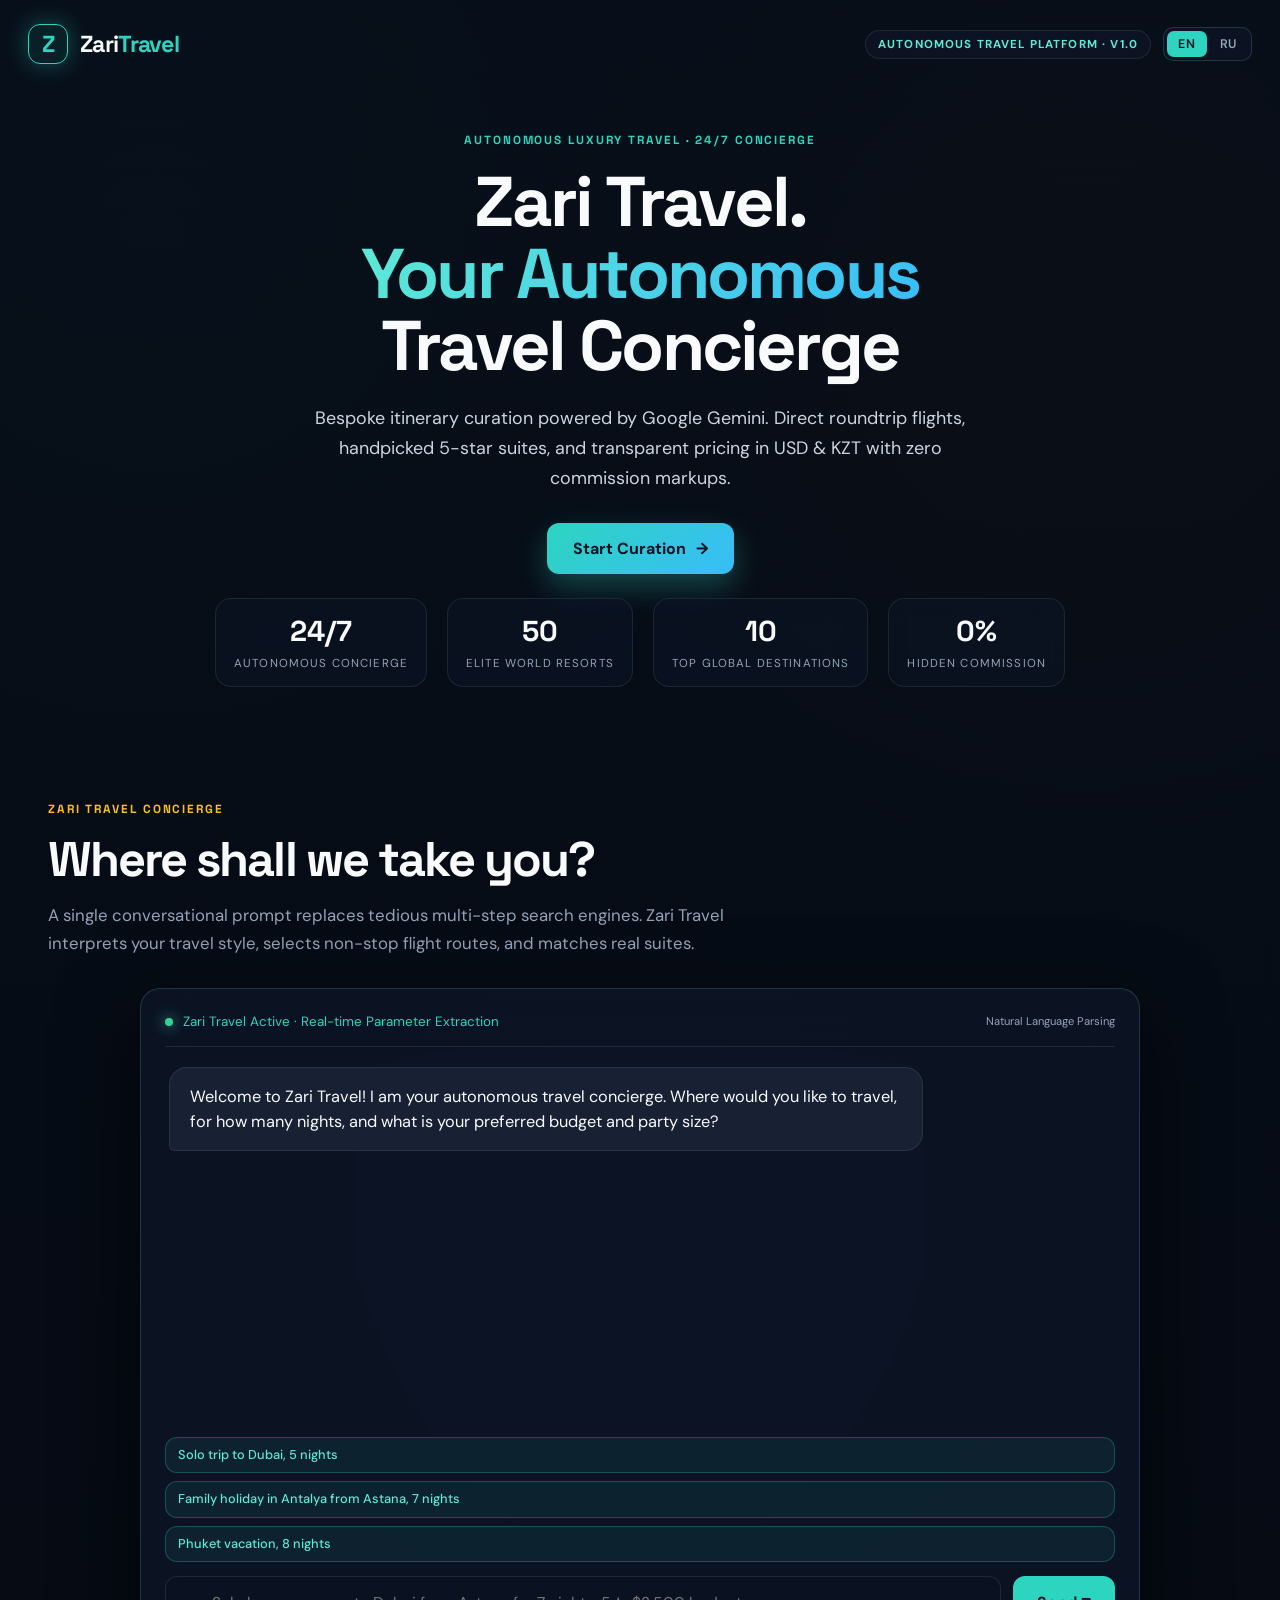
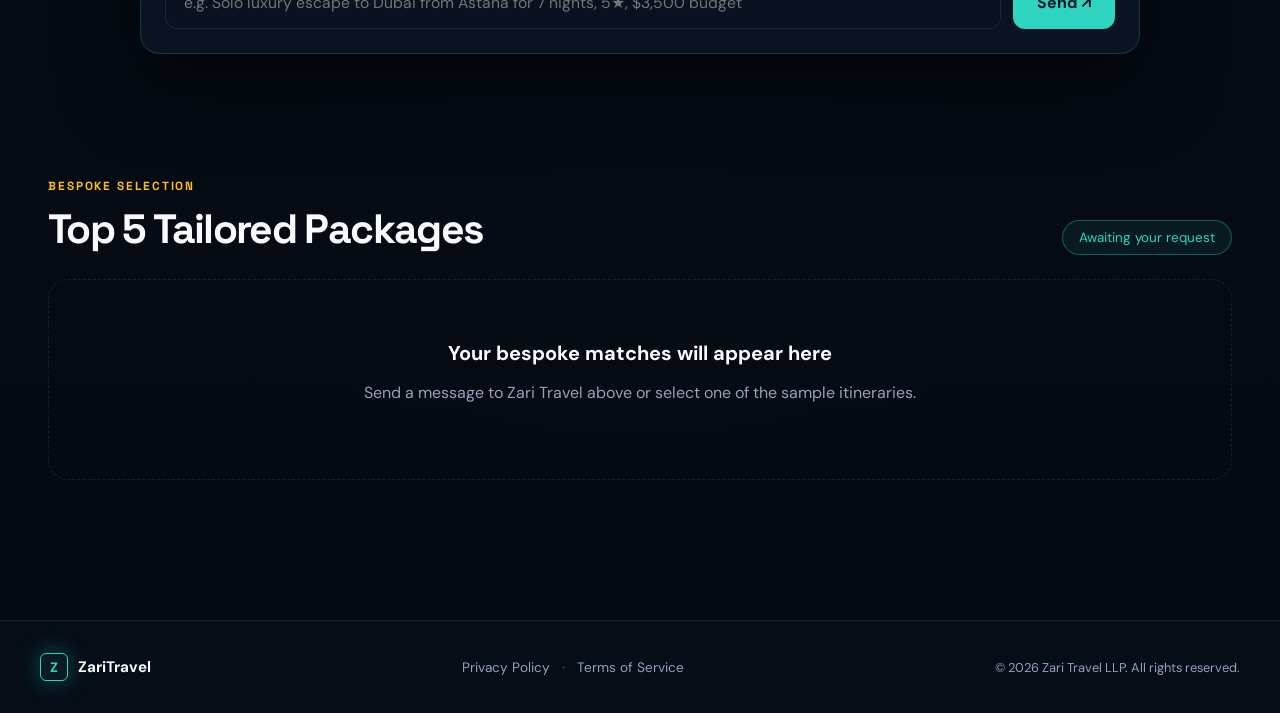
==== commit 481ce176: "upd 10.10.26" ====
--- a/static/index.html
+++ b/static/index.html
@@ -1,29 +1,36 @@
 <!doctype html>
 <html lang="en">
+
 <head>
   <meta charset="UTF-8">
   <meta name="viewport" content="width=device-width, initial-scale=1.0">
-  <title>VoyageAI | Autonomous AI Travel Concierge</title>
+  <title>Zari Travel | Autonomous AI Travel Concierge</title>
+  <meta name="description" content="Zari Travel is an autonomous travel concierge platform providing bespoke itineraries, direct scheduled flights, and 5-star verified hotel suites.">
+  <meta property="og:title" content="Zari Travel | Autonomous AI Travel Concierge">
+  <meta property="og:description" content="Bespoke luxury itineraries, direct scheduled airline seats, and verified 5-star suites with transparent pricing.">
+  <meta property="og:type" content="website">
+  <meta property="og:url" content="https://zaritravel.com">
+  <link rel="icon" type="image/svg+xml" href="/static/favicon.svg">
   <link rel="preconnect" href="https://fonts.googleapis.com">
   <link rel="preconnect" href="https://fonts.gstatic.com" crossorigin>
-  <link href="https://fonts.googleapis.com/css2?family=DM+Sans:wght@400;500;600;700&family=Space+Grotesk:wght@500;600;700;800&display=swap" rel="stylesheet">
-  <link rel="stylesheet" href="/static/styles.css?v=20260923-1">
+  <link
+    href="https://fonts.googleapis.com/css2?family=DM+Sans:wght@400;500;600;700&family=Space+Grotesk:wght@500;600;700;800&display=swap"
+    rel="stylesheet">
+  <link rel="stylesheet" href="/static/styles.css?v=20261010-1">
 </head>
+
 <body>
   <header class="site-header">
     <a class="brand" href="/">
-      <span class="brand-symbol">V</span>
-      <span>Voyage<b>AI</b></span>
+      <span class="brand-symbol">Z</span>
+      <span>Zari<b>Travel</b></span>
     </a>
     <div class="header-badges">
-      <span class="tag-badge" data-i18n="tag_showcase">Digital Bridge 2026 Showcase</span>
+      <span class="tag-badge" data-i18n="tag_showcase">AUTONOMOUS TRAVEL PLATFORM · V1.0</span>
       <div class="lang-switcher" id="lang-switcher">
         <button class="lang-btn active" data-lang="EN">EN</button>
         <button class="lang-btn" data-lang="RU">RU</button>
       </div>
-      <button id="reset-session-button" class="secondary-cta" type="button" title="Start a fresh travel query">
-        <span>↺</span> <span data-i18n="new_itinerary">New Itinerary</span>
-      </button>
     </div>
   </header>
 
@@ -31,9 +38,10 @@
     <section class="hero-section">
       <div class="hero-copy">
         <span class="eyebrow cyan" data-i18n="hero_eyebrow">AUTONOMOUS LUXURY TRAVEL · 24/7 CONCIERGE</span>
-        <h1 data-i18n="hero_title">VoyageAI —<br><span>Your Autonomous</span><br>Travel Concierge</h1>
-        <p data-i18n="hero_desc">Bespoke itinerary curation powered by Google Gemini. Direct roundtrip flights, handpicked 5-star suites, and transparent pricing in USD & KZT with zero commission markups.</p>
-        <a class="primary-cta" href="#ai-chat-section"><span data-i18n="hero_cta">Start Curation</span> <span>→</span></a>
+        <h1 data-i18n="hero_title">Zari Travel.<br><span>Your Autonomous</span><br>Travel Concierge</h1>
+        <p data-i18n="hero_desc">Bespoke itinerary curation powered by intelligent search. Direct roundtrip flights,
+          handpicked 5-star suites, and transparent pricing in USD & KZT with zero commission markups.</p>
+        <a class="primary-cta" href="#ai-chat-section"><span data-i18n="hero_cta">Start Curation</span> <span class="cta-arrow">→</span></a>
       </div>
       <div class="hero-stats">
         <div><strong>24/7</strong><span data-i18n="stat_concierge">Autonomous Concierge</span></div>
@@ -45,21 +53,24 @@
 
     <section id="ai-chat-section" class="ai-section">
       <div class="section-intro">
-        <span class="eyebrow amber" data-i18n="section_intro_eyebrow">VOYAGEAI CONCIERGE</span>
+        <span class="eyebrow amber" data-i18n="section_intro_eyebrow">ZARI TRAVEL CONCIERGE</span>
         <h2 data-i18n="section_intro_title">Where shall we take you?</h2>
-        <p data-i18n="section_intro_desc">A single conversational prompt replaces tedious multi-step search engines. VoyageAI interprets your travel style, selects non-stop flight routes, and matches real suites.</p>
+        <p data-i18n="section_intro_desc">A single conversational prompt replaces tedious multi-step search engines.
+          Zari Travel interprets your travel style, selects non-stop flight routes, and matches real suites.</p>
       </div>
 
       <div class="ai-workspace">
         <div class="chat-panel">
           <div class="panel-top">
-            <span><i class="status-dot"></i> <span data-i18n="panel_status">VoyageAI Active · Real-time Parameter Extraction</span></span>
+            <span><i class="status-dot"></i> <span data-i18n="panel_status">Zari Travel Active · Real-time Parameter
+                Extraction</span></span>
             <small data-i18n="panel_sub">Natural Language Parsing</small>
           </div>
           <div id="agent-messages" class="agent-messages" aria-live="polite">
             <div class="agent-message assistant">
               <div class="bubble" data-i18n="welcome_msg">
-                Welcome to VoyageAI! I am your autonomous travel concierge. Where would you like to travel, for how many nights, and what is your preferred budget and party size?
+                Welcome to Zari Travel! I am your autonomous travel concierge. Where would you like to travel, for how many
+                nights, and what is your preferred budget and party size?
               </div>
             </div>
           </div>
@@ -68,48 +79,27 @@
             <button class="demo-chip" type="button" data-i18n-chip="chip_dubai"
               data-query-ru="Соло-поездка в Дубай из Астаны с 20 октября на 5 ночей, 1 взрослый, бюджет $2 500"
               data-query-en="Solo luxury trip to Dubai from Astana departing Oct 20 for 5 nights: 1 adult, $2,500 budget">
-              🏙️ Solo trip to Dubai, 5 nights
+              Solo trip to Dubai, 5 nights
             </button>
             <button class="demo-chip" type="button" data-i18n-chip="chip_antalya"
-              data-query-ru="Семейный отдых в Анталье из Астаны с 14 октября на 7 ночей: 2 взрослых, 1 ребёнок (6 лет), бюджет $2 800"
+              data-query-ru="Семейный тур в Анталию из Астаны с 14 октября на 7 ночей: 2 взрослых, 1 ребёнок (6 лет), бюджет $2 800"
               data-query-en="Family holiday in Antalya from Astana departing Oct 14 for 7 nights: 2 adults, 1 child (age 6), $2,800 budget">
-              🌴 Family holiday in Antalya, 7 nights
+              Family holiday in Antalya from Astana, 7 nights
             </button>
             <button class="demo-chip" type="button" data-i18n-chip="chip_phuket"
               data-query-ru="Отдых на Пхукете из Алматы с 10 ноября на 8 ночей: 2 взрослых, бюджет 1 800 000 ₸"
               data-query-en="Phuket vacation from Almaty departing Nov 10 for 8 nights: 2 adults, $2,200 budget">
-              🏖️ Phuket vacation, 8 nights
+              Phuket vacation, 8 nights
             </button>
           </div>
 
           <form id="search-form" class="chat-form">
-            <input id="user-input" autocomplete="off" placeholder="e.g. Solo luxury escape to Dubai from Astana for 7 nights, 5★, $3,500 budget" data-i18n-placeholder="input_placeholder" aria-label="Message VoyageAI Concierge">
+            <input id="user-input" autocomplete="off"
+              placeholder="e.g. Solo luxury escape to Dubai from Astana for 7 nights, 5★, $3,500 budget"
+              data-i18n-placeholder="input_placeholder" aria-label="Message Zari Travel Concierge">
             <button id="send-button" class="send-button" type="submit" data-i18n="send_btn">Send <span>↗</span></button>
           </form>
         </div>
-
-        <aside class="logic-panel">
-          <span class="eyebrow cyan" data-i18n="how_label">HOW IT WORKS</span>
-          <h3 data-i18n="how_title">Your Vision.<br>Our Autonomous Engine.</h3>
-          <div class="logic-step">
-            <b>01</b>
-            <span data-i18n="how_step1">State your vision in natural conversational language</span>
-          </div>
-          <div class="logic-step">
-            <b>02</b>
-            <span data-i18n="how_step2">VoyageAI extracts dates, direct flights &amp; suite tiers</span>
-          </div>
-          <div class="logic-step">
-            <b>03</b>
-            <span data-i18n="how_step3">Receive Top 5 curated vacation packages with flight tickets</span>
-          </div>
-          <div class="logic-note" data-i18n="how_note">
-            Synchronized with live scheduled airline routes &amp; verified resort suites.
-          </div>
-          <button id="show-results-button" class="results-hint-button" type="button">
-            <span data-i18n="how_cta">View Curated Packages</span> <span>↓</span>
-          </button>
-        </aside>
       </div>
     </section>
 
@@ -129,11 +119,28 @@
       <div id="results" class="results-grid">
         <div class="empty-state">
           <strong data-i18n="empty_heading">Your bespoke matches will appear here</strong>
-          <p data-i18n="empty_sub">Send a message to VoyageAI above or select one of the sample itineraries.</p>
+          <p data-i18n="empty_sub">Send a message to Zari Travel above or select one of the sample itineraries.</p>
         </div>
       </div>
     </section>
   </main>
+
+  <footer class="site-footer">
+    <div class="footer-inner">
+      <div class="footer-brand">
+        <span class="brand-symbol">Z</span>
+        <span>Zari<b>Travel</b></span>
+      </div>
+      <div class="footer-links">
+        <button id="open-privacy-btn" type="button" class="footer-link-btn" data-i18n="legal_privacy">Privacy Policy</button>
+        <span class="footer-sep">·</span>
+        <button id="open-terms-btn" type="button" class="footer-link-btn" data-i18n="legal_terms">Terms of Service</button>
+      </div>
+      <div class="footer-copy">
+        <span>© 2026 Zari Travel LLP. All rights reserved.</span>
+      </div>
+    </div>
+  </footer>
 
   <!-- Hotel & Suite Details Modal -->
   <div id="hotel-modal" class="overlay hidden" role="dialog" aria-modal="true" aria-label="Hotel Details">
@@ -145,13 +152,14 @@
     <div class="booking-modal">
       <button id="modal-close" class="close-button" type="button" aria-label="Close">×</button>
       <div id="booking-form-view">
-        <span class="eyebrow amber" data-i18n="booking_eyebrow">VOYAGEAI VIP RESERVATION</span>
+        <span class="eyebrow amber" data-i18n="booking_eyebrow">ZARI TRAVEL RESERVATION</span>
         <h2 id="booking-title" style="margin-top:6px" data-i18n="booking_title">Confirm Itinerary</h2>
         <div id="booking-summary" class="booking-summary"></div>
         <form id="booking-form">
           <label>
             <span data-i18n="booking_label_name">Primary Guest Full Name</span>
-            <input id="guest-name" required placeholder="Alexander Vance" data-i18n-placeholder="booking_name_placeholder">
+            <input id="guest-name" required placeholder="Alexander Vance"
+              data-i18n-placeholder="booking_name_placeholder">
           </label>
           <label>
             <span data-i18n="booking_label_phone">WhatsApp / Mobile Phone (with country code)</span>
@@ -166,12 +174,50 @@
       <div id="booking-success" class="booking-success hidden">
         <div class="success-check">✓</div>
         <h2 data-i18n="booking_success_title">Reservation Request Received</h2>
-        <p style="color:var(--muted-light);margin:12px 0 20px" data-i18n="booking_success_desc">Your dedicated VoyageAI Concierge Officer will contact you within 5 minutes via WhatsApp to finalize your luxury flight and suite booking.</p>
-        <button id="success-close" class="secondary-cta" type="button" data-i18n="booking_success_close">Close Window</button>
-      </div>
-    </div>
-  </div>
-
-  <script src="/static/app.js?v=20260923-5"></script>
+        <p style="color:var(--muted-light);margin:12px 0 20px" data-i18n="booking_success_desc">Your dedicated Zari Travel
+          Concierge Officer will contact you within 5 minutes via WhatsApp to finalize your luxury flight and suite
+          booking.</p>
+        <button id="success-close" class="secondary-cta" type="button" data-i18n="booking_success_close">Close
+          Window</button>
+      </div>
+    </div>
+  </div>
+
+  <!-- Privacy Policy Modal -->
+  <div id="privacy-modal" class="overlay hidden" role="dialog" aria-modal="true" aria-labelledby="privacy-modal-title">
+    <div class="legal-modal-card">
+      <button id="privacy-close-btn" class="close-button" type="button" aria-label="Close">×</button>
+      <h2 id="privacy-modal-title">Privacy Policy</h2>
+      <div class="legal-content">
+        <p><strong>Zari Travel LLP</strong> (“we”, “our”) respects your privacy and is committed to protecting your personal data in accordance with applicable data protection laws.</p>
+        <h4>1. Information We Collect</h4>
+        <p>When you request custom travel itineraries or submit booking requests, we collect your name, phone number (WhatsApp), travel preferences, and itinerary details strictly for reservation fulfillment.</p>
+        <h4>2. Use of Information</h4>
+        <p>Collected data is used exclusively to search airline seat inventories, verify hotel room rates, and facilitate communication with our concierge desk. We do not sell, rent, or distribute client data to advertising networks.</p>
+        <h4>3. Data Security</h4>
+        <p>All communication sessions are transmitted over encrypted TLS connections. Booking parameters are stored in isolated databases with restricted administrative access.</p>
+      </div>
+    </div>
+  </div>
+
+  <!-- Terms of Service Modal -->
+  <div id="terms-modal" class="overlay hidden" role="dialog" aria-modal="true" aria-labelledby="terms-modal-title">
+    <div class="legal-modal-card">
+      <button id="terms-close-btn" class="close-button" type="button" aria-label="Close">×</button>
+      <h2 id="terms-modal-title">Terms of Service</h2>
+      <div class="legal-content">
+        <p>By accessing or using the Zari Travel autonomous travel concierge platform, you agree to comply with and be bound by these terms.</p>
+        <h4>1. Concierge & Quotation Service</h4>
+        <p>Zari Travel provides real-time itinerary curation, schedule lookups, and package estimates based on live GDS and hotel availability. Quotations are subject to seat and room confirmation at the time of final booking.</p>
+        <h4>2. Booking Confirmation</h4>
+        <p>Submitting a booking request does not constitute an immediate charge. Official confirmation and electronic tickets are issued upon direct verification and mutual agreement with your designated travel officer.</p>
+        <h4>3. Intellectual Property</h4>
+        <p>All software architectures, proprietary search algorithms, and interface designs are the intellectual property of Zari Travel LLP.</p>
+      </div>
+    </div>
+  </div>
+
+  <script src="/static/app.js?v=20261010-1"></script>
 </body>
+
 </html>
--- a/static/styles.css
+++ b/static/styles.css
@@ -1,5 +1,5 @@
 /* ==========================================================================
-   VoyageAI: Autonomous Travel Concierge
+   Zari Travel: Autonomous Travel Concierge
    Modern Dark Glassmorphism Design System
    ========================================================================== */
 
@@ -28,6 +28,30 @@
   box-sizing: border-box;
 }
 
+/* ── Custom Dark Minimalist Scrollbars ─────────────────────────────────────── */
+::-webkit-scrollbar {
+  width: 6px;
+  height: 6px;
+}
+
+::-webkit-scrollbar-track {
+  background: transparent;
+}
+
+::-webkit-scrollbar-thumb {
+  background: rgba(148, 163, 184, 0.2);
+  border-radius: 4px;
+}
+
+::-webkit-scrollbar-thumb:hover {
+  background: rgba(94, 234, 212, 0.35);
+}
+
+* {
+  scrollbar-width: thin;
+  scrollbar-color: rgba(148, 163, 184, 0.2) transparent;
+}
+
 html {
   scroll-behavior: smooth;
 }
@@ -54,7 +78,9 @@
   text-decoration: none;
 }
 
-button, input, select {
+button,
+input,
+select {
   font: inherit;
 }
 
@@ -120,7 +146,9 @@
 }
 
 /* Buttons */
-.primary-cta, .secondary-cta, .send-button {
+.primary-cta,
+.secondary-cta,
+.send-button {
   border: 0;
   border-radius: 12px;
   font-weight: 700;
@@ -165,10 +193,17 @@
   text-transform: uppercase;
 }
 
-.eyebrow.cyan { color: var(--cyan); }
-.eyebrow.amber { color: var(--amber); }
-
-h1, h2, h3 {
+.eyebrow.cyan {
+  color: var(--cyan);
+}
+
+.eyebrow.amber {
+  color: var(--amber);
+}
+
+h1,
+h2,
+h3 {
   font-family: 'Space Grotesk', sans-serif;
   letter-spacing: -0.04em;
   margin: 0;
@@ -198,7 +233,9 @@
 .hero-copy h1 span {
   background: linear-gradient(135deg, var(--cyan-bright), #38bdf8);
   -webkit-background-clip: text;
+  background-clip: text;
   -webkit-text-fill-color: transparent;
+  color: transparent;
 }
 
 .hero-copy p {
@@ -217,7 +254,7 @@
   margin-top: 24px;
 }
 
-.hero-stats > div {
+.hero-stats>div {
   min-width: 140px;
   padding: 14px 18px;
   border: 1px solid var(--line);
@@ -243,7 +280,8 @@
 }
 
 /* Workspace Sections */
-.ai-section, .results-section {
+.ai-section,
+.results-section {
   max-width: 1240px;
   margin: 0 auto;
   padding: 60px 28px;
@@ -268,10 +306,12 @@
 
 /* AI Workspace */
 .ai-workspace {
-  display: grid;
-  grid-template-columns: minmax(0, 1.55fr) minmax(280px, 0.85fr);
+  display: block;
+  width: 100%;
+  max-width: 1000px;
+  margin: 0 auto;
   border: 1px solid var(--panel-border);
-  border-radius: 24px;
+  border-radius: 20px;
   overflow: hidden;
   background: var(--panel);
   backdrop-filter: blur(28px);
@@ -706,7 +746,8 @@
   background: linear-gradient(0deg, rgba(11, 20, 36, 0.85) 0%, transparent 60%);
 }
 
-.hotel-badge, .match-badge {
+.hotel-badge,
+.match-badge {
   position: absolute;
   z-index: 2;
   top: 14px;
@@ -887,7 +928,8 @@
   margin: 6px 0;
 }
 
-.detail-head p, .detail-summary {
+.detail-head p,
+.detail-summary {
   color: var(--muted-light);
   line-height: 1.6;
 }
@@ -921,7 +963,7 @@
   }
 }
 
-.room-gallery > img {
+.room-gallery>img {
   height: 260px;
   width: 100%;
   object-fit: cover;
@@ -1189,13 +1231,16 @@
   .ai-workspace {
     grid-template-columns: 1fr;
   }
+
   .logic-panel {
     border-left: 0;
     border-top: 1px solid var(--line);
   }
+
   .results-grid {
     grid-template-columns: 1fr;
   }
+
   .detail-layout {
     grid-template-columns: 1fr;
   }
@@ -1205,10 +1250,12 @@
   .hero-section {
     padding: 24px 16px 40px;
   }
+
   .flight-route-grid {
     grid-template-columns: 1fr;
     text-align: center;
   }
+
   .flight-point.dest {
     text-align: center;
   }
@@ -1449,7 +1496,8 @@
   letter-spacing: 0.05em;
 }
 
-.cfd-pills, .modal-flex-dates {
+.cfd-pills,
+.modal-flex-dates {
   display: flex;
   flex-wrap: wrap;
   gap: 6px;
@@ -1539,4 +1587,250 @@
   font-size: 0.76rem;
   color: var(--muted-light);
   line-height: 1.4;
+}
+
+
+/* ── Geo-Distance Badges ─────────────────────────────────────────────────── */
+.hotel-geo-badges {
+  display: flex;
+  flex-wrap: wrap;
+  gap: 6px;
+  margin: 8px 0 4px;
+}
+
+.geo-badge {
+  display: inline-flex;
+  align-items: center;
+  gap: 4px;
+  padding: 3px 10px;
+  border-radius: 20px;
+  background: rgba(45, 212, 191, 0.08);
+  border: 1px solid rgba(45, 212, 191, 0.22);
+  color: var(--cyan-bright);
+  font-size: 0.72rem;
+  font-weight: 600;
+  white-space: nowrap;
+}
+
+/* ── Meal Plan Selector ──────────────────────────────────────────────────── */
+.meal-selector {
+  margin: 10px 0 4px;
+  display: flex;
+  flex-direction: column;
+  gap: 6px;
+}
+
+.meal-selector-label {
+  font-size: 0.72rem;
+  font-weight: 700;
+  color: var(--muted);
+  text-transform: uppercase;
+  letter-spacing: 0.05em;
+}
+
+.meal-btns {
+  display: flex;
+  flex-wrap: wrap;
+  gap: 5px;
+}
+
+.meal-btn {
+  display: inline-flex;
+  align-items: center;
+  gap: 4px;
+  padding: 6px 12px;
+  border-radius: 6px;
+  background: rgba(255, 255, 255, 0.04);
+  border: 1px solid rgba(148, 163, 184, 0.2);
+  color: var(--muted-light);
+  font-size: 0.72rem;
+  font-weight: 600;
+  cursor: pointer;
+  transition: all 0.18s ease;
+  white-space: nowrap;
+}
+
+.meal-btn:hover {
+  border-color: var(--cyan);
+  color: var(--white);
+  background: rgba(45, 212, 191, 0.1);
+}
+
+.meal-btn.active {
+  background: rgba(45, 212, 191, 0.18);
+  border-color: var(--cyan);
+  color: var(--cyan-bright);
+  box-shadow: 0 0 8px rgba(45, 212, 191, 0.25);
+}
+
+.meal-delta {
+  font-size: 0.65rem;
+  opacity: 0.75;
+  font-weight: 500;
+}
+
+.meal-btn.active .meal-delta {
+  opacity: 1;
+}
+
+/* ── Hero Content & Spline 3D Integration ─────────────────────────────────── */
+.hero-content-wrap {
+  display: flex;
+  align-items: center;
+  justify-content: space-between;
+  gap: 32px;
+  width: 100%;
+  max-width: 1200px;
+  margin: 0 auto;
+}
+
+.hero-spline-wrapper {
+  position: relative;
+  width: 440px;
+  height: 440px;
+  flex-shrink: 0;
+  pointer-events: none;
+}
+
+.spline-canvas {
+  width: 100% !important;
+  height: 100% !important;
+  pointer-events: none;
+}
+
+.spline-placeholder-fallback {
+  width: 100%;
+  height: 100%;
+  border-radius: 16px;
+  background: radial-gradient(circle at 50% 50%, rgba(45, 212, 191, 0.12), rgba(15, 23, 42, 0.4) 70%, transparent);
+  border: 1px solid rgba(45, 212, 191, 0.15);
+}
+
+@media (max-width: 960px) {
+  .hero-content-wrap {
+    flex-direction: column;
+    text-align: center;
+  }
+  .hero-spline-wrapper {
+    width: 280px;
+    height: 280px;
+  }
+}
+
+/* ── Production Footer & Legal ────────────────────────────────────────────── */
+.site-footer {
+  border-top: 1px solid var(--line);
+  background: rgba(7, 13, 24, 0.95);
+  padding: 32px 24px;
+  margin-top: 80px;
+}
+
+.footer-inner {
+  max-width: 1200px;
+  margin: 0 auto;
+  display: flex;
+  justify-content: space-between;
+  align-items: center;
+  flex-wrap: wrap;
+  gap: 16px;
+}
+
+.footer-brand {
+  display: flex;
+  align-items: center;
+  gap: 10px;
+  font-weight: 700;
+  font-size: 0.95rem;
+}
+
+.footer-brand .brand-symbol {
+  width: 28px;
+  height: 28px;
+  font-size: 0.85rem;
+  border-radius: 6px;
+}
+
+.footer-links {
+  display: flex;
+  align-items: center;
+  gap: 12px;
+}
+
+.footer-link-btn {
+  background: transparent;
+  border: 0;
+  color: var(--muted);
+  font-size: 0.85rem;
+  cursor: pointer;
+  transition: color 0.18s;
+  padding: 0;
+}
+
+.footer-link-btn:hover {
+  color: var(--cyan);
+}
+
+.footer-sep {
+  color: var(--muted);
+  opacity: 0.4;
+}
+
+.footer-copy {
+  color: var(--muted);
+  font-size: 0.8rem;
+}
+
+/* ── Legal Modals ─────────────────────────────────────────────────────────── */
+.legal-modal-card {
+  position: relative;
+  background: var(--panel-card);
+  border: 1px solid var(--panel-border);
+  border-radius: 8px;
+  padding: 36px 32px;
+  max-width: 680px;
+  width: 90%;
+  color: var(--white);
+  box-shadow: var(--shadow-lg);
+  max-height: 85vh;
+  overflow-y: auto;
+}
+
+.legal-content h4 {
+  color: var(--cyan-bright);
+  margin: 18px 0 6px;
+  font-size: 0.95rem;
+}
+
+.legal-content p {
+  color: var(--muted-light);
+  line-height: 1.6;
+  font-size: 0.88rem;
+  margin: 0 0 12px;
+}
+
+/* ── Interactive Results CTA inside Chat ─────────────────────────────────────── */
+.chat-view-results-btn {
+  display: inline-flex;
+  align-items: center;
+  justify-content: center;
+  gap: 8px;
+  margin-top: 12px;
+  padding: 10px 18px;
+  background: var(--cyan);
+  color: #070d18;
+  font-family: inherit;
+  font-size: 0.85rem;
+  font-weight: 600;
+  letter-spacing: 0.02em;
+  border: none;
+  border-radius: 6px;
+  cursor: pointer;
+  transition: all 0.2s ease;
+  box-shadow: 0 4px 14px rgba(45, 212, 191, 0.25);
+}
+
+.chat-view-results-btn:hover {
+  background: var(--cyan-bright);
+  transform: translateY(-1px);
+  box-shadow: 0 6px 20px rgba(45, 212, 191, 0.35);
 }
